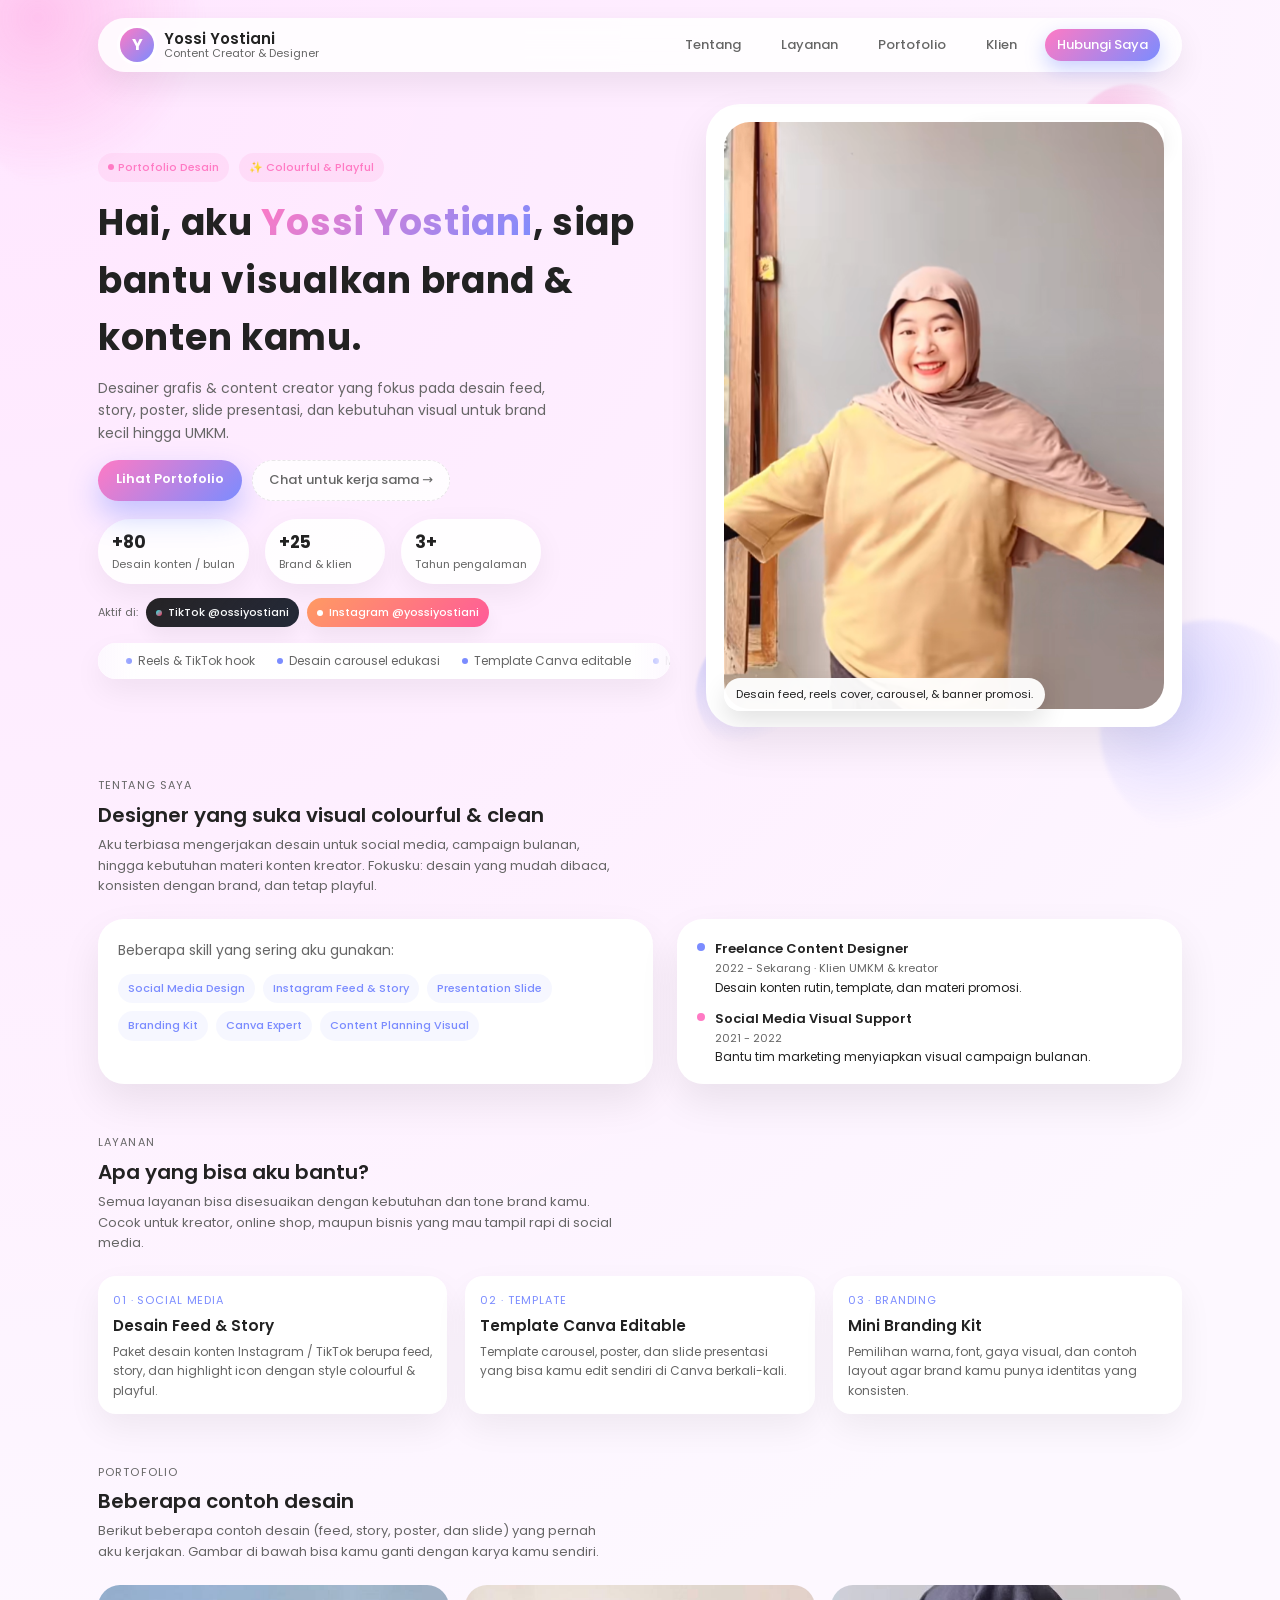
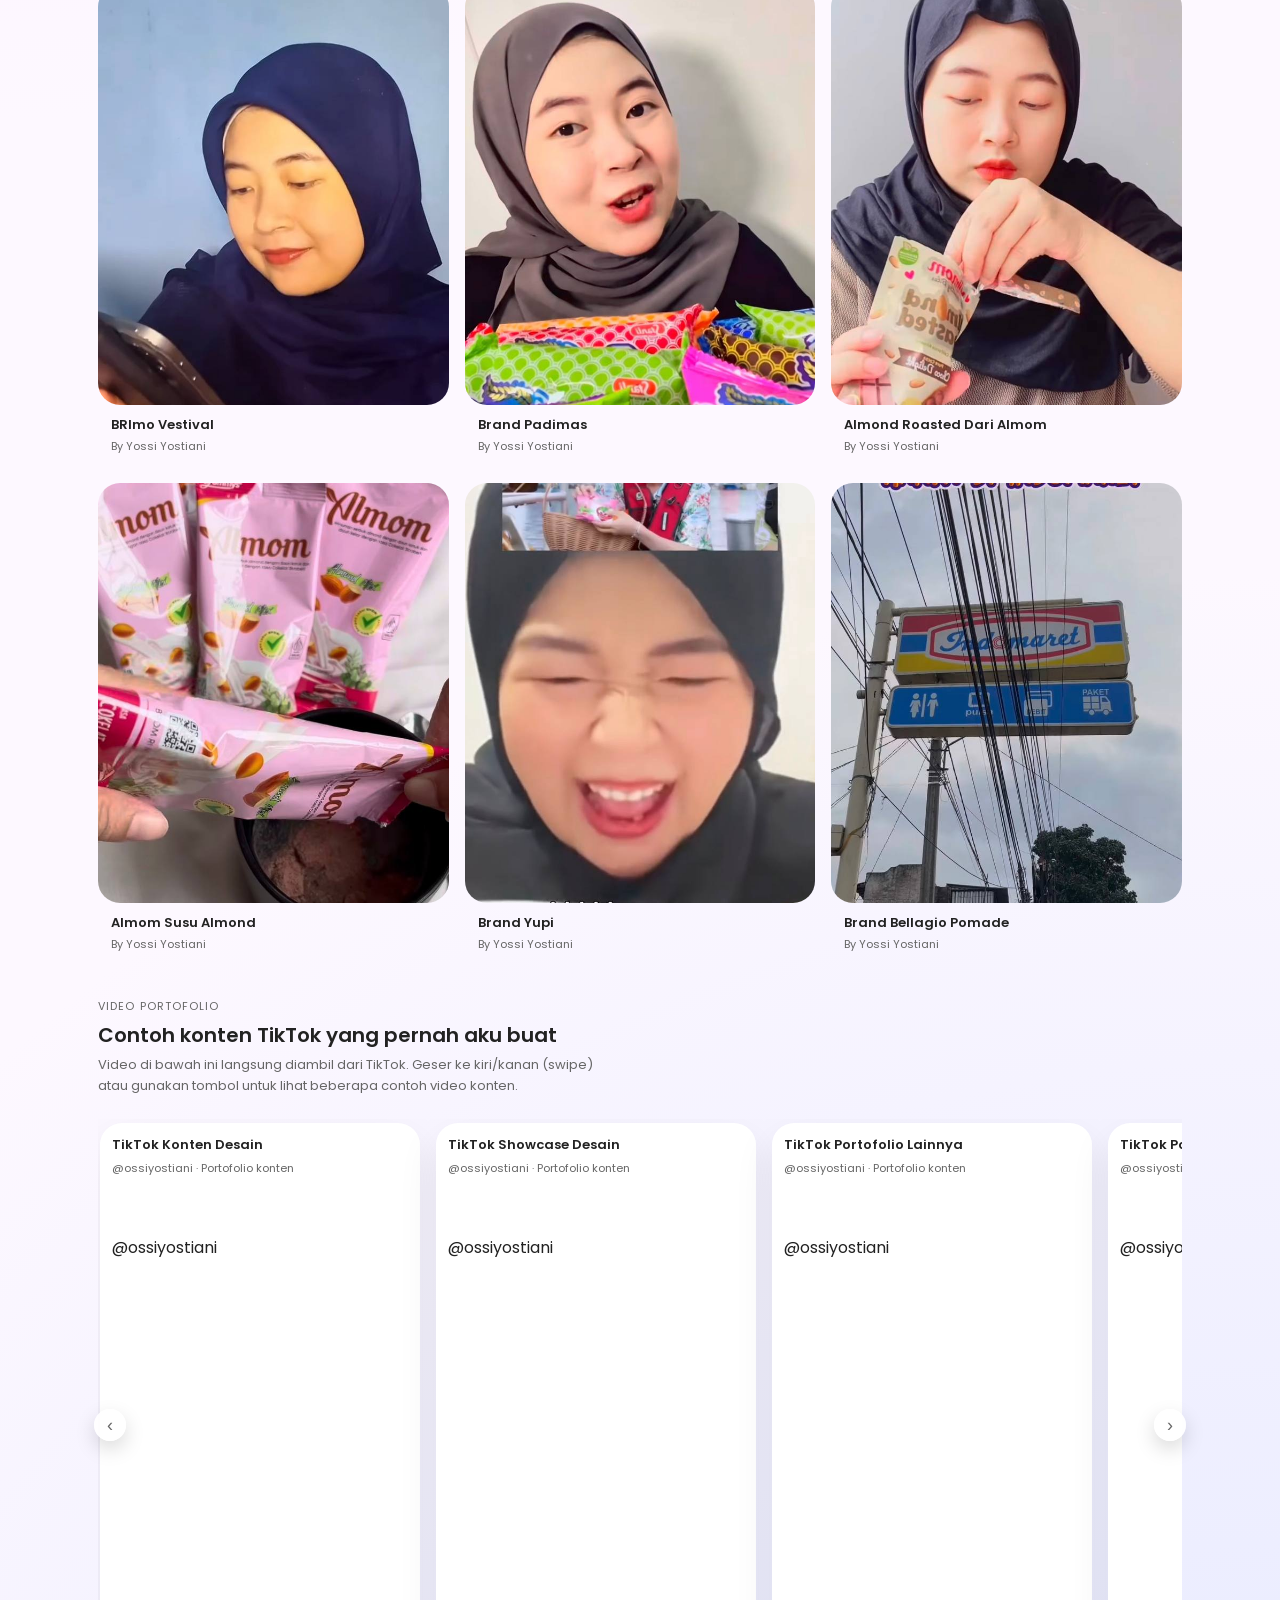
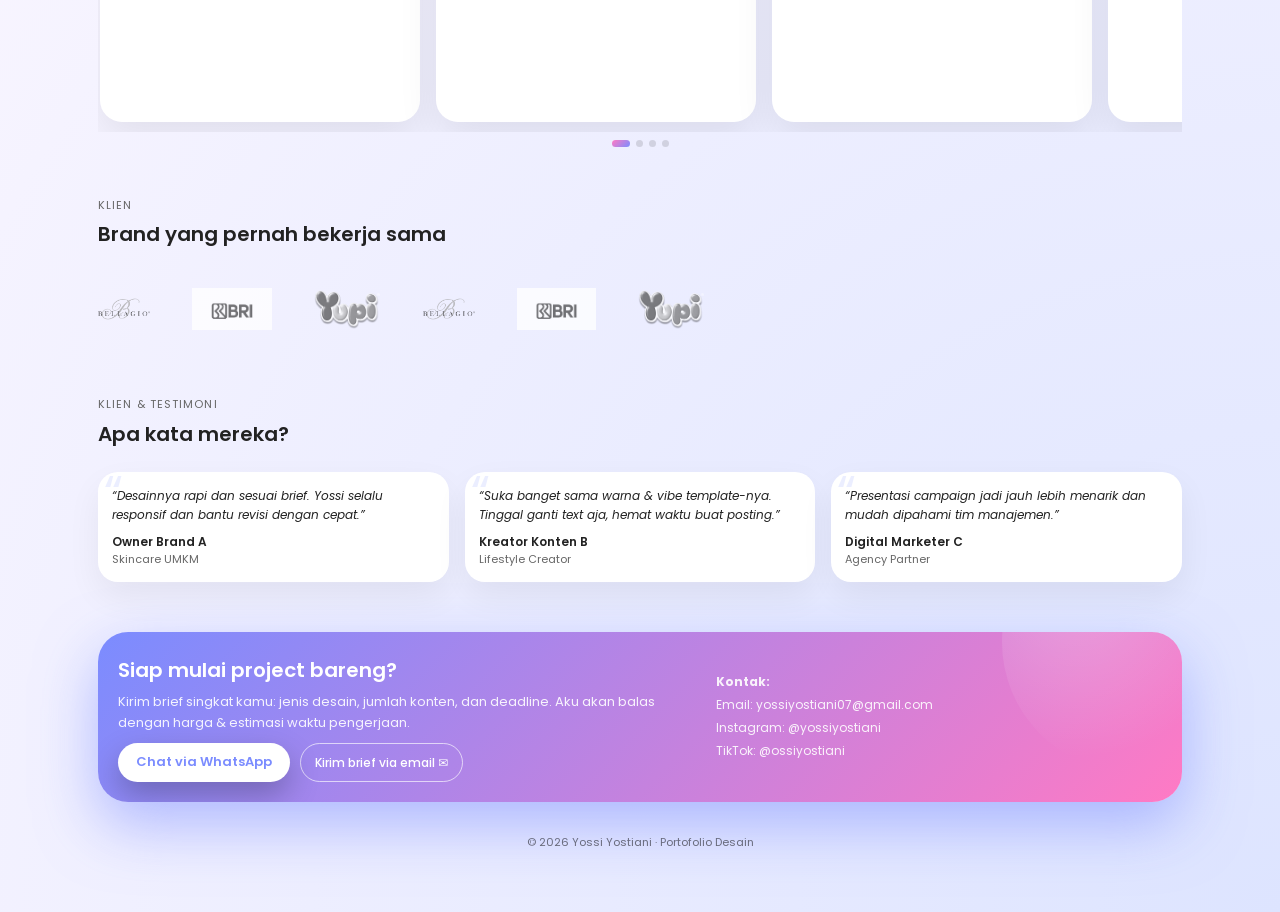
==== index.html @ d78a76ea "Add files via upload" ====
<!DOCTYPE html>
<html lang="id">
<head>
  <meta charset="UTF-8" />
  <title>Portofolio Desain - Yossi Yostiani</title>
  <meta name="viewport" content="width=device-width, initial-scale=1" />
  <meta name="description" content="Portofolio desain grafis & konten oleh Yossi Yostiani." />

  <!-- Google Font -->
  <link rel="preconnect" href="https://fonts.googleapis.com">
  <link rel="preconnect" href="https://fonts.gstatic.com" crossorigin>
  <link href="https://fonts.googleapis.com/css2?family=Poppins:wght@300;400;500;600;700&display=swap" rel="stylesheet">

  <style>
    :root {
      --bg: #fdf8ff;
      --bg-soft: #ffffff;
      --accent1: #ff7ac4;  /* pink cerah */
      --accent2: #7b8cff;  /* ungu-biru cerah */
      --accent3: #ffcf56;  /* kuning soft */
      --text: #222222;
      --muted: #666666;
      --radius-lg: 26px;
      --radius-md: 18px;
      --shadow-soft: 0 18px 40px rgba(0,0,0,0.08);
      --transition: all 0.25s ease;
    }

    * {
      box-sizing: border-box;
      margin: 0;
      padding: 0;
    }

    body {
      font-family: "Poppins", system-ui, -apple-system, BlinkMacSystemFont, sans-serif;
      background: radial-gradient(circle at top left, #ffe6ff 0, transparent 40%),
                  radial-gradient(circle at bottom right, #dde4ff 0, transparent 45%),
                  var(--bg);
      color: var(--text);
      line-height: 1.6;
      overflow-x: hidden;
    }

    img {
      max-width: 100%;
      display: block;
    }

    a {
      text-decoration: none;
      color: inherit;
    }

    .page {
      max-width: 1120px;
      margin: 0 auto;
      padding: 18px 18px 60px;
      position: relative;
      z-index: 1;
    }
.logo-strip {
  overflow: hidden;
  width: 100%;
  padding: 16px 0;
  position: relative;
}

.logo-track {
  display: flex;
  gap: 42px;
  align-items: center;
  animation: scrollLogos 28s linear infinite;
}

.logo-track img {
  height: 42px;
  opacity: 0.75;
  transition: opacity 0.25s ease, transform 0.25s ease;
  filter: grayscale(100%);
}

.logo-track img:hover {
  opacity: 1;
  transform: scale(1.05);
  filter: grayscale(0%);
}

@keyframes scrollLogos {
  0% { transform: translateX(0); }
  100% { transform: translateX(-50%); }
}

/* mobile tweak */
@media (max-width: 600px) {
  .logo-track img {
    height: 32px;
    gap: 28px;
  }
}
.logo-strip:hover .logo-track {
  animation-play-state: paused;
}

  @media (prefers-reduced-motion: reduce) {
  .logo-track {
    animation: none;
    justify-content: center;
    flex-wrap: wrap;
  }
}
    /* ============= ANIMATIONS ============= */

    @keyframes slideInNav {
      from { opacity: 0; transform: translateY(-18px); }
      to { opacity: 1; transform: translateY(0); }
    }

    @keyframes floatSoft {
      0% { transform: translateY(0px); }
      50% { transform: translateY(-8px); }
      100% { transform: translateY(0px); }
    }

    @keyframes pulseGlow {
      0% { box-shadow: 0 0 0 0 rgba(255, 122, 196, 0.45); }
      70% { box-shadow: 0 0 0 12px rgba(255, 122, 196, 0); }
      100% { box-shadow: 0 0 0 0 rgba(255, 122, 196, 0); }
    }

    @keyframes shimmer {
      0% { transform: translateX(-120%); }
      100% { transform: translateX(120%); }
    }

    /* Shimmer di tombol WhatsApp */
    .btn-contact-primary::before {
      content: "";
      position: absolute;
      top: 0;
      left: -40%;
      width: 40%;
      height: 100%;
      background: linear-gradient(
        120deg,
        rgba(123,140,255,0.35),
        rgba(255,255,255,0.1),
        rgba(255,122,196,0.25)
      );
      transform: translateX(-120%) skewX(-20deg);
      animation: btnShimmer 2.2s ease-in-out infinite;
      pointer-events: none;
    }

    @keyframes btnShimmer {
      0% {
        transform: translateX(-120%) skewX(-20deg);
        opacity: 0;
      }
      40% {
        opacity: 0.9;
      }
      100% {
        transform: translateX(140%) skewX(-20deg);
        opacity: 0;
      }
    }

    /* Scroll reveal */
    .reveal {
      opacity: 0;
      transform: translateY(24px);
      transition: opacity 0.7s ease, transform 0.7s ease;
    }

    .reveal.visible {
      opacity: 1;
      transform: translateY(0);
    }

    /* === FLOATING BACKGROUND BUBBLES === */
    .float-circle {
      position: fixed;
      border-radius: 999px;
      pointer-events: none;
      mix-blend-mode: multiply;
      opacity: 0.65;
      filter: blur(2px);
      z-index: 0;
      animation: orbitSoft 24s linear infinite;
    }

    .float-circle-1 {
      width: 260px;
      height: 260px;
      background: radial-gradient(circle at 30% 30%, rgba(255,122,196,0.45), transparent 65%);
      top: -60px;
      left: -40px;
    }

    .float-circle-2 {
      width: 220px;
      height: 220px;
      background: radial-gradient(circle at 30% 30%, rgba(123,140,255,0.45), transparent 65%);
      bottom: 60px;
      right: -40px;
      animation-duration: 30s;
      animation-delay: -4s;
    }

    .float-circle-3 {
      width: 180px;
      height: 180px;
      background: radial-gradient(circle at 30% 30%, rgba(255,207,86,0.45), transparent 65%);
      top: 45%;
      left: 65%;
      animation-duration: 28s;
      animation-delay: -8s;
    }

    @keyframes orbitSoft {
      0% {
        transform: translate3d(0, 0, 0) rotate(0deg);
      }
      50% {
        transform: translate3d(24px, 18px, 0) rotate(6deg);
      }
      100% {
        transform: translate3d(0, 0, 0) rotate(0deg);
      }
    }

    /* === SCROLL PROGRESS BAR === */
    .scroll-progress {
      position: fixed;
      top: 0;
      left: 0;
      right: 0;
      height: 4px;
      z-index: 90;
      pointer-events: none;
    }

    .scroll-progress-bar {
      height: 100%;
      width: 0%;
      background: linear-gradient(90deg, var(--accent1), var(--accent2), var(--accent3));
      box-shadow: 0 0 12px rgba(123,140,255,0.6);
      border-radius: 0 0 999px 999px;
      transition: width 0.12s ease-out;
    }

    /* ============= NAVBAR ============= */

    .navbar {
      position: sticky;
      top: 8px;
      z-index: 50;
      margin-bottom: 18px;
      pointer-events: none;
    }

    .navbar-inner {
      pointer-events: auto;
      backdrop-filter: blur(16px);
      background: rgba(255,255,255,0.85);
      border-radius: 999px;
      box-shadow: 0 12px 30px rgba(0,0,0,0.07);
      padding: 10px 22px;
      display: flex;
      align-items: center;
      justify-content: space-between;
      gap: 16px;
      animation: slideInNav 0.7s ease forwards;
    }

    .brand {
      display: flex;
      align-items: center;
      gap: 10px;
    }

    .brand-avatar {
      width: 34px;
      height: 34px;
      border-radius: 999px;
      background: linear-gradient(135deg, var(--accent1), var(--accent2));
      display: flex;
      align-items: center;
      justify-content: center;
      color: #fff;
      font-weight: 700;
      font-size: 16px;
      box-shadow: 0 0 0 3px rgba(255,255,255,0.7);
      position: relative;
      overflow: hidden;
    }

    .brand-avatar::after {
      content: "";
      position: absolute;
      inset: 0;
      background: linear-gradient(120deg, rgba(255,255,255,0.7), transparent 60%);
      transform: translateX(-120%);
      animation: shimmer 2.4s ease-in-out infinite;
    }

    .brand-text {
      display: flex;
      flex-direction: column;
      line-height: 1.1;
    }

    .brand-name {
      font-weight: 600;
      font-size: 15px;
    }

    .brand-tagline {
      font-size: 11px;
      color: var(--muted);
    }

    .nav-links {
      display: flex;
      align-items: center;
      gap: 16px;
      font-size: 13px;
      font-weight: 500;
    }

    .nav-links a {
      padding: 6px 12px;
      border-radius: 999px;
      color: var(--muted);
      transition: var(--transition);
      position: relative;
      overflow: hidden;
    }

    .nav-links a::before {
      content: "";
      position: absolute;
      inset: 0;
      background: linear-gradient(135deg, rgba(255, 122, 196, 0.12), rgba(123, 140, 255, 0.12));
      transform: translateY(100%);
      transition: transform 0.25s ease;
      z-index: -1;
    }

    .nav-links a:hover::before {
      transform: translateY(0);
    }

    .nav-links a:hover {
      color: var(--accent2);
    }

    .nav-cta {
      background: linear-gradient(135deg, var(--accent1), var(--accent2));
      color: #fff !important;
      padding: 7px 16px;
      border-radius: 999px;
      box-shadow: 0 8px 20px rgba(123, 140, 255, 0.4);
    }

    /* ============= HERO ============= */

    .hero {
      display: grid;
      grid-template-columns: minmax(0, 1.2fr) minmax(0, 1fr);
      gap: 36px;
      margin-top: 32px;
      align-items: center;
    }

    .hero-badge-row {
      display: flex;
      gap: 10px;
      flex-wrap: wrap;
      margin-bottom: 12px;
    }

    .hero-badge {
      font-size: 11px;
      padding: 6px 10px;
      border-radius: 999px;
      background: rgba(255, 122, 196, 0.12);
      color: var(--accent1);
      font-weight: 500;
      display: inline-flex;
      align-items: center;
      gap: 4px;
      animation: floatSoft 5s ease-in-out infinite;
    }

    .hero-badge:nth-child(2) {
      animation-delay: 1s;
    }

    .hero-badge span.dot {
      width: 6px;
      height: 6px;
      border-radius: 999px;
      background: var(--accent1);
    }

    .hero-title {
      font-size: clamp(28px, 4vw, 36px);
      font-weight: 700;
      letter-spacing: 0.02em;
      margin-bottom: 10px;
    }

    .hero-highlight {
      background: linear-gradient(135deg, var(--accent1), var(--accent2));
      -webkit-background-clip: text;
      background-clip: text;
      color: transparent;
    }

    .hero-subtitle {
      font-size: 14px;
      color: var(--muted);
      margin-bottom: 16px;
      max-width: 460px;
    }

    .hero-buttons {
      display: flex;
      flex-wrap: wrap;
      gap: 10px;
      margin-bottom: 18px;
    }

    .btn-primary {
      border-radius: 999px;
      padding: 9px 18px;
      font-size: 13px;
      font-weight: 600;
      border: none;
      cursor: pointer;
      background: linear-gradient(135deg, var(--accent1), var(--accent2));
      color: #fff;
      box-shadow: 0 14px 30px rgba(123, 140, 255, 0.45);
      transition: var(--transition);
      position: relative;
      overflow: hidden;
      animation: pulseGlow 3s ease-out infinite;
    }

    .btn-primary::after {
      content: "";
      position: absolute;
      inset: 0;
      background: radial-gradient(circle at top left, rgba(255,255,255,0.4), transparent 55%);
      opacity: 0;
      transition: opacity 0.25s ease;
    }

    .btn-primary:hover::after {
      opacity: 1;
    }

    .btn-primary:hover {
      transform: translateY(-1px) scale(1.01);
      box-shadow: 0 18px 40px rgba(123, 140, 255, 0.55);
    }

    .btn-ghost {
      border-radius: 999px;
      padding: 9px 16px;
      font-size: 13px;
      font-weight: 500;
      border: 1px dashed rgba(0,0,0,0.09);
      cursor: pointer;
      background: rgba(255,255,255,0.85);
      color: var(--muted);
      display: inline-flex;
      align-items: center;
      gap: 6px;
      transition: var(--transition);
      position: relative;
      overflow: hidden;
    }

    .btn-ghost::before {
      content: "";
      position: absolute;
      inset: 0;
      background: linear-gradient(135deg, rgba(123,140,255,0.15), transparent 60%);
      opacity: 0;
      transition: opacity 0.25s ease;
    }

    .btn-ghost:hover::before {
      opacity: 1;
    }

    .btn-ghost:hover {
      border-style: solid;
      border-color: rgba(123,140,255,0.4);
      color: var(--accent2);
      background: #ffffff;
      transform: translateY(-1px);
    }

    .hero-stats {
      display: flex;
      flex-wrap: wrap;
      gap: 16px;
      font-size: 12px;
      margin-top: 18px;
    }

    .hero-social {
      display: flex;
      flex-wrap: wrap;
      align-items: center;
      gap: 8px;
      margin-top: 14px;
      font-size: 11px;
    }

    .hero-social-label {
      color: var(--muted);
    }

    .social-pill {
      display: inline-flex;
      align-items: center;
      gap: 6px;
      padding: 6px 10px;
      border-radius: 999px;
      font-weight: 500;
      font-size: 11px;
      background: rgba(255,255,255,0.9);
      box-shadow: 0 10px 22px rgba(0,0,0,0.06);
      transition: transform 0.2s ease, box-shadow 0.2s ease, background 0.2s ease;
    }

    .social-pill .dot {
      width: 6px;
      height: 6px;
      border-radius: 999px;
    }

    .social-pill-tiktok {
      background: linear-gradient(135deg, rgba(0,0,0,0.85), rgba(17,24,39,0.92));
      color: #f9fafb;
    }

    .social-pill-tiktok .dot {
      background: linear-gradient(135deg, #25f4ee, #fe2c55);
    }

    .social-pill-ig {
      background: linear-gradient(135deg, #ff9a62, #ff5b99);
      color: #fff;
    }

    .social-pill-ig .dot {
      background: #fff;
    }

    .social-pill:hover {
      transform: translateY(-1px) scale(1.01);
      box-shadow: 0 14px 28px rgba(0,0,0,0.14);
    }

    .stat-pill {
      padding: 10px 14px;
      border-radius: 999px;
      background: rgba(255,255,255,0.9);
      box-shadow: 0 10px 30px rgba(0,0,0,0.06);
      display: flex;
      flex-direction: column;
      min-width: 120px;
      transition: transform 0.25s ease, box-shadow 0.25s ease;
    }

    .stat-pill:hover {
      transform: translateY(-3px);
      box-shadow: 0 16px 32px rgba(0,0,0,0.12);
    }

    /* === SKILLS TICKER === */
    .skills-ticker {
      margin-top: 16px;
      background: rgba(255,255,255,0.95);
      border-radius: 999px;
      padding: 8px 0;
      overflow: hidden;
      box-shadow: 0 12px 30px rgba(0,0,0,0.06);
      position: relative;
    }

    .skills-ticker::before,
    .skills-ticker::after {
      content: "";
      position: absolute;
      top: 0;
      width: 40px;
      height: 100%;
      z-index: 1;
    }

    .skills-ticker::before {
      left: 0;
      background: linear-gradient(to right, var(--bg) 0, transparent 100%);
    }

    .skills-ticker::after {
      right: 0;
      background: linear-gradient(to left, var(--bg) 0, transparent 100%);
    }

    .skills-ticker-track {
      display: flex;
      gap: 22px;
      white-space: nowrap;
      animation: tickerMove 18s linear infinite;
      padding-inline: 28px;
    }

    .skills-ticker-item {
      font-size: 12px;
      color: var(--muted);
      display: inline-flex;
      align-items: center;
      gap: 6px;
    }

    .skills-dot {
      width: 6px;
      height: 6px;
      border-radius: 999px;
      background: var(--accent2);
    }

    @keyframes tickerMove {
      0% {
        transform: translateX(0);
      }
      100% {
        transform: translateX(-50%);
      }
    }

    .stat-number {
      font-weight: 700;
      font-size: 17px;
    }

    .stat-label {
      font-size: 11px;
      color: var(--muted);
    }

    .hero-right {
      position: relative;
    }

    .hero-card {
      background: var(--bg-soft);
      border-radius: 34px;
      padding: 18px;
      box-shadow: var(--shadow-soft);
      position: relative;
      overflow: hidden;
      animation: floatSoft 6s ease-in-out infinite;
    }

    .hero-right::before,
    .hero-right::after {
      content: "";
      position: absolute;
      border-radius: 999px;
      background: radial-gradient(circle at 30% 30%, rgba(255, 122, 196, 0.35), transparent 60%);
      filter: blur(1px);
      z-index: -1;
      animation: floatSoft 7s ease-in-out infinite;
    }

    .hero-right::before {
      width: 120px;
      height: 120px;
      top: -20px;
      right: -10px;
    }

    .hero-right::after {
      width: 130px;
      height: 130px;
      bottom: -30px;
      left: -10px;
      animation-delay: 1.2s;
      background: radial-gradient(circle at 30% 30%, rgba(123, 140, 255, 0.35), transparent 60%);
    }

    .hero-photo {
      border-radius: 26px;
      background: #f4f4f4;
      aspect-ratio: 3/4;
      overflow: hidden;
      display: flex;
      align-items: center;
      justify-content: center;
      font-size: 13px;
      color: var(--muted);
      position: relative;
    }

    .hero-photo img {
      width: 100%;
      height: 100%;
      object-fit: cover;
    }

    .hero-tag-floating {
      position: absolute;
      top: 16px;
      right: 18px;
      padding: 6px 10px;
      border-radius: 999px;
      background: rgba(255,255,255,0.92);
      font-size: 11px;
      box-shadow: 0 8px 20px rgba(0,0,0,0.09);
      animation: floatSoft 4.5s ease-in-out infinite;
    }

    .hero-chip {
      position: absolute;
      bottom: 16px;
      left: 18px;
      padding: 8px 12px;
      border-radius: 18px;
      background: rgba(255,255,255,0.95);
      font-size: 11px;
      box-shadow: 0 10px 26px rgba(0,0,0,0.12);
      animation: floatSoft 5.5s ease-in-out infinite;
      animation-delay: .5s;
    }

    /* ============= SECTIONS ============= */

    section {
      margin-top: 50px;
    }

    .section-header {
      margin-bottom: 22px;
    }

    .section-eyebrow {
      font-size: 11px;
      text-transform: uppercase;
      letter-spacing: 0.1em;
      color: var(--muted);
      margin-bottom: 4px;
    }

    .section-title {
      font-size: 20px;
      font-weight: 600;
    }

    .section-description {
      font-size: 13px;
      color: var(--muted);
      max-width: 520px;
      margin-top: 4px;
    }

    /* ABOUT */

    .about-grid {
      display: grid;
      grid-template-columns: minmax(0, 1.1fr) minmax(0, 1fr);
      gap: 24px;
    }

    .card {
      background: var(--bg-soft);
      border-radius: var(--radius-lg);
      padding: 20px 20px 18px;
      box-shadow: var(--shadow-soft);
      transition: transform 0.25s ease, box-shadow 0.25s ease;
    }

    .card:hover {
      transform: translateY(-4px);
      box-shadow: 0 20px 40px rgba(0,0,0,0.12);
    }

    .about-text {
      font-size: 14px;
      color: var(--muted);
      margin-bottom: 12px;
    }

    .about-tags {
      display: flex;
      flex-wrap: wrap;
      gap: 8px;
      font-size: 11px;
    }

    .tag-pill {
      padding: 6px 10px;
      border-radius: 999px;
      background: rgba(123,140,255,0.07);
      color: var(--accent2);
      font-weight: 500;
    }

    .timeline {
      display: flex;
      flex-direction: column;
      gap: 12px;
      font-size: 12px;
    }

    .timeline-item {
      display: flex;
      gap: 10px;
    }

    .timeline-dot {
      margin-top: 4px;
      width: 8px;
      height: 8px;
      border-radius: 999px;
      background: var(--accent2);
      flex-shrink: 0;
    }

    .timeline-title {
      font-weight: 600;
      font-size: 13px;
    }

    .timeline-meta {
      font-size: 11px;
      color: var(--muted);
    }

    /* SERVICES */

    .services-grid {
      display: grid;
      grid-template-columns: repeat(3, minmax(0,1fr));
      gap: 18px;
    }

    .service-card {
      background: var(--bg-soft);
      border-radius: var(--radius-md);
      padding: 16px 15px 14px;
      box-shadow: 0 14px 34px rgba(0,0,0,0.06);
      font-size: 13px;
      transition: var(--transition);
      position: relative;
      overflow: hidden;
    }

    .service-card::before {
      content: "";
      position: absolute;
      inset: 0;
      background: radial-gradient(circle at top right, rgba(255,122,196,0.13), transparent 45%);
      opacity: 0;
      transition: var(--transition);
    }

    .service-card:hover {
      transform: translateY(-4px);
      box-shadow: 0 20px 45px rgba(0,0,0,0.12);
    }

    .service-card:hover::before {
      opacity: 1;
    }

    .service-label {
      font-size: 11px;
      color: var(--accent2);
      margin-bottom: 4px;
      text-transform: uppercase;
      letter-spacing: 0.08em;
    }

    .service-title {
      font-weight: 600;
      margin-bottom: 4px;
    }

    .service-desc {
      font-size: 12px;
      color: var(--muted);
    }

    /* PORTFOLIO (IMAGE) */

    .portfolio-grid {
      display: grid;
      grid-template-columns: repeat(3, minmax(0,1fr));
      gap: 16px;
    }

    .portfolio-item {
      /* tidak clickable seluruhnya, hanya thumbnail */
    }

    /* RATIO 9:16 SEPERTI REELS */
    .portfolio-thumb {
      background: #f1f1f1;
      aspect-ratio: 9 / 16;
      max-height: 420px;
      width: 100%;
      border-radius: 22px;
      overflow: hidden;
      display: flex;
      align-items: center;
      justify-content: center;
      cursor: pointer;
      position: relative;  /* PENTING: supaya overlay & icon hanya seluas kartu */
    }

    .portfolio-thumb img {
      width: 100%;
      height: 100%;
      object-fit: cover;
      display: block;
      transition: transform 0.25s ease;
    }

    /* overlay halus */
    .portfolio-hover {
      position: absolute;
      inset: 0;
      background: linear-gradient(135deg, rgba(0,0,0,0.0), rgba(0,0,0,0.15));
      opacity: 0;
      transition: opacity 0.25s ease;
      pointer-events: none;
    }

    /* icon play kecil & cute */
    .portfolio-icon {
      position: absolute;
      right: 10px;
      bottom: 10px;
      width: 26px;
      height: 26px;
      border-radius: 999px;
      background: rgba(255,255,255,0.96);
      display: flex;
      align-items: center;
      justify-content: center;
      font-size: 15px;
      color: var(--accent2);
      box-shadow: 0 8px 20px rgba(0,0,0,0.25);
      pointer-events: auto;
    }

    .portfolio-thumb:hover .portfolio-hover {
      opacity: 1;
    }

    .portfolio-thumb:hover img {
      transform: scale(1.04);
    }

    .portfolio-body {
      padding: 10px 13px 12px;
      font-size: 12px;
    }

    .portfolio-title {
      font-weight: 600;
      margin-bottom: 2px;
      font-size: 13px;
    }

    .portfolio-meta {
      color: var(--muted);
      font-size: 11px;
    }

    /* === POPUP VIDEO MODAL REELS === */
    .video-modal {
      position: fixed;
      inset: 0;
      background: rgba(0,0,0,0.55);
      display: none;
      align-items: center;
      justify-content: center;
      z-index: 99999;
      padding: 20px;
      backdrop-filter: blur(4px);
    }

    .video-modal.show {
      display: flex;
    }

    .video-modal-content {
      background: #fff;
      border-radius: 22px;
      max-width: 420px;
      width: 100%;
      padding: 16px 14px 14px;
      position: relative;
      box-shadow: 0 18px 50px rgba(0,0,0,0.25);
    }

    .video-close {
      position: absolute;
      top: 6px;
      right: 8px;
      background: #fff;
      border: none;
      font-size: 18px;
      cursor: pointer;
      border-radius: 999px;
      width: 30px;
      height: 30px;
      box-shadow: 0 4px 10px rgba(0,0,0,0.15);
      display: flex;
      align-items: center;
      justify-content: center;
    }

    .video-embed-wrapper {
      width: 100%;
      overflow: hidden;
    }

    .video-nav {
      position: absolute;
      top: 50%;
      transform: translateY(-50%);
      background: rgba(255,255,255,0.9);
      border: none;
      width: 32px;
      height: 32px;
      border-radius: 999px;
      box-shadow: 0 8px 20px rgba(0,0,0,0.18);
      cursor: pointer;
      font-size: 18px;
      display: flex;
      align-items: center;
      justify-content: center;
    }

    .video-nav-prev {
      left: 8px;
    }

    .video-nav-next {
      right: 8px;
    }

    @media (max-width: 600px) {
      .video-modal {
        padding: 14px;
      }
      .nav-links a:not(.nav-cta) {
  display: none;
}

      .video-modal-content {
        max-width: 360px;
        padding: 12px 10px 10px;
      }
      .video-nav {
        width: 28px;
        height: 28px;
        font-size: 16px;
      }
    }

    /* ====== VIDEO CAROUSEL (TIKTOK SLIDER) ====== */

    .video-carousel {
      position: relative;
      margin-top: 14px;
      overflow: visible;
    }

    .carousel-track {
      display: flex;
      gap: 16px;
      overflow-x: auto;
      padding: 4px 2px 10px;
      scroll-snap-type: x mandatory;
      -webkit-overflow-scrolling: touch;
      scrollbar-width: none;
    }

    .carousel-track::-webkit-scrollbar {
      display: none;
    }

    .carousel-slide {
      flex: 0 0 min(320px, 80vw);
      scroll-snap-align: center;
    }

    .video-card {
      background: var(--bg-soft);
      border-radius: 22px;
      box-shadow: 0 16px 40px rgba(0,0,0,0.08);
      padding: 12px 12px 10px;
      overflow: hidden;
      height: 100%;
    }

    .video-title {
      font-size: 13px;
      font-weight: 600;
      margin-bottom: 4px;
    }

    .video-meta {
      font-size: 11px;
      color: var(--muted);
      margin-bottom: 8px;
    }

    .tiktok-wrapper {
      position: relative;
      width: 100%;
      padding-top: calc(16 / 9 * 100%);
      overflow: hidden;
      border-radius: 16px;
    }

    .tiktok-wrapper iframe,
    .tiktok-wrapper blockquote {
      position: absolute;
      inset: 0;
      width: 100%;
      height: 100%;
    }

    .carousel-btn {
      position: absolute;
      top: 50%;
      transform: translateY(-50%);
      border: none;
      border-radius: 999px;
      width: 32px;
      height: 32px;
      display: inline-flex;
      align-items: center;
      justify-content: center;
      background: rgba(255,255,255,0.9);
      box-shadow: 0 8px 20px rgba(0,0,0,0.15);
      cursor: pointer;
      font-size: 18px;
      color: var(--muted);
      transition: var(--transition);
      z-index: 20;
      pointer-events: auto;
    }

    .carousel-btn:hover {
      transform: translateY(-50%) translateY(-1px);
      box-shadow: 0 10px 26px rgba(0,0,0,0.22);
      color: var(--accent2);
    }

    .carousel-btn.prev {
      left: -4px;
    }

    .carousel-btn.next {
      right: -4px;
    }

    .carousel-dots {
      display: flex;
      justify-content: center;
      gap: 6px;
      margin-top: 8px;
    }

    .carousel-dot {
      width: 7px;
      height: 7px;
      border-radius: 999px;
      border: none;
      background: rgba(0,0,0,0.12);
      padding: 0;
      cursor: pointer;
      transition: var(--transition);
    }

    .carousel-dot.active {
      width: 18px;
      background: linear-gradient(135deg, var(--accent1), var(--accent2));
    }

    /* TESTIMONIALS */

    .testimonials-row {
      display: grid;
      grid-template-columns: repeat(3, minmax(0,1fr));
      gap: 16px;
    }

    .testimonial-card {
      background: var(--bg-soft);
      border-radius: 20px;
      padding: 14px 14px 13px;
      box-shadow: 0 14px 34px rgba(0,0,0,0.06);
      font-size: 12px;
      position: relative;
      overflow: hidden;
    }

    .testimonial-card::before {
      content: "“";
      position: absolute;
      font-size: 50px;
      color: rgba(123,140,255,0.15);
      top: -18px;
      left: 6px;
    }

    .testimonial-text {
      font-style: italic;
      margin-bottom: 8px;
      position: relative;
      z-index: 1;
    }

    .testimonial-name {
      font-weight: 600;
      font-size: 12px;
      position: relative;
      z-index: 1;
    }

    .testimonial-role {
      font-size: 11px;
      color: var(--muted);
      position: relative;
      z-index: 1;
    }

    /* CTA / CONTACT */

    .contact-cta {
      background: linear-gradient(135deg, var(--accent2), var(--accent1));
      border-radius: 30px;
      padding: 22px 20px 20px;
      color: #fff;
      display: grid;
      grid-template-columns: minmax(0, 1.3fr) minmax(0, 1fr);
      gap: 18px;
      align-items: center;
      box-shadow: 0 23px 60px rgba(123,140,255,0.55);
      position: relative;
      overflow: hidden;
    }

    .contact-cta::before {
      content: "";
      position: absolute;
      width: 260px;
      height: 260px;
      border-radius: 999px;
      background: radial-gradient(circle at 30% 30%, rgba(255,255,255,0.28), transparent 65%);
      top: -120px;
      right: -80px;
      opacity: 0.9;
      animation: floatSoft 9s ease-in-out infinite;
    }

    .contact-title {
      font-size: 20px;
      font-weight: 600;
      margin-bottom: 6px;
      position: relative;
      z-index: 1;
    }

    .contact-sub {
      font-size: 13px;
      opacity: 0.9;
      margin-bottom: 10px;
      position: relative;
      z-index: 1;
    }

    .contact-buttons {
      display: flex;
      flex-wrap: wrap;
      gap: 10px;
      position: relative;
      z-index: 1;
    }

    .btn-contact-primary {
      border-radius: 999px;
      padding: 9px 18px;
      font-size: 13px;
      font-weight: 600;
      border: none;
      cursor: pointer;
      background: #ffffff;
      color: var(--accent2);
      box-shadow: 0 13px 30px rgba(0,0,0,0.25);
      transition: var(--transition);
      position: relative;
      overflow: hidden;
    }

    .btn-contact-primary:hover {
      transform: translateY(-1px);
      box-shadow: 0 17px 36px rgba(0,0,0,0.35);
    }

    .btn-contact-ghost {
      border-radius: 999px;
      padding: 8px 14px;
      font-size: 12px;
      font-weight: 500;
      border: 1px solid rgba(255,255,255,0.65);
      cursor: pointer;
      background: transparent;
      color: #fff;
      display: inline-flex;
      align-items: center;
      gap: 6px;
      transition: var(--transition);
    }

    .btn-contact-ghost:hover {
      background: rgba(255,255,255,0.1);
      transform: translateY(-1px);
    }

    .contact-info {
      font-size: 12px;
      opacity: 0.9;
      position: relative;
      z-index: 1;
    }

    .contact-info p {
      margin-bottom: 4px;
    }

    /* FOOTER */

    footer {
      margin-top: 32px;
      font-size: 11px;
      color: var(--muted);
      text-align: center;
    }

    /* === BACK TO TOP BUTTON === */
    .back-to-top {
      position: fixed;
      bottom: 24px;
      right: 20px;
      width: 36px;
      height: 36px;
      border-radius: 999px;
      border: none;
      background: #ffffff;
      color: var(--accent2);
      box-shadow: 0 12px 30px rgba(0,0,0,0.18);
      display: flex;
      align-items: center;
      justify-content: center;
      cursor: pointer;
      font-size: 18px;
      transition: opacity 0.2s ease, transform 0.2s ease, box-shadow 0.2s ease;
      opacity: 0;
      visibility: hidden;
      transform: translateY(10px);
      z-index: 80;
    }

    .back-to-top.show {
      opacity: 1;
      visibility: visible;
      transform: translateY(0);
    }

    .back-to-top:hover {
      box-shadow: 0 16px 40px rgba(0,0,0,0.26);
      transform: translateY(-2px);
    }

    /* RESPONSIVE */

    @media (max-width: 900px) {
      .hero {
        grid-template-columns: minmax(0,1fr);
      }
      .hero-right {
        order: -1;
      }
      .about-grid,
      .services-grid,
      .portfolio-grid,
      .testimonials-row,
      .contact-cta {
        grid-template-columns: minmax(0,1fr);
      }
      .navbar-inner {
        flex-wrap: wrap;
        justify-content: center;
      }
      .nav-links {
        justify-content: center;
        flex-wrap: wrap;
      }
      .carousel-btn.prev {
        left: 4px;
      }
      .carousel-btn.next {
        right: 4px;
      }
    }

    /* Scroll reveal dari kiri */
    .reveal.reveal-left {
      transform: translate3d(-18px, 0, 0);
    }

    .reveal.reveal-left.visible {
      transform: translate3d(0, 0, 0);
      transition-duration: 0.9s;
    }

    /* PERINGAN HEADER DI HP + LAYOUT MOBILE */
    @media (max-width: 600px) {
      .page {
        padding-inline: 14px;
        padding-top: 10px;
      }

      .hero-social {
        flex-direction: column;
        align-items: flex-start;
        gap: 6px;
        font-size: 10px;
      }

      .social-pill {
        width: 100%;
        justify-content: flex-start;
        padding: 5px 9px;
        font-size: 11px;
      }

      .skills-ticker-track {
        animation-duration: 24s;
      }

      .navbar {
        position: static;
        margin-bottom: 8px;
      }

      .navbar-inner {
        padding: 6px 10px;
        border-radius: 16px;
        box-shadow: 0 6px 16px rgba(0,0,0,0.06);
        gap: 10px;
      }

      .brand-tagline {
        display: none;
      }

      .brand-avatar {
        width: 28px;
        height: 28px;
        font-size: 13px;
      }

      .brand-name {
        font-size: 14px;
      }

      .nav-links {
        gap: 8px;
      }

      .nav-links a {
        font-size: 12px;
        padding: 5px 9px;
      }

     

      .nav-cta {
        padding: 6px 12px;
        font-size: 12px;
      }

      section {
        margin-top: 40px;
      }

      .hero {
        margin-top: 18px;
      }

      .hero-title {
        font-size: 25px;
      }

      .skills-ticker {
        margin-top: 12px;
      }

      .back-to-top {
        bottom: 18px;
        right: 16px;
        width: 34px;
        height: 34px;
      }
    }
  </style>
</head>
<body>
  <!-- SCROLL PROGRESS BAR -->
  <div class="scroll-progress">
    <div class="scroll-progress-bar" id="scrollProgressBar"></div>
  </div>

  <!-- FLOATING BUBBLES -->
  <div class="float-circle float-circle-1"></div>
  <div class="float-circle float-circle-2"></div>
  <div class="float-circle float-circle-3"></div>

  <div class="page">
    <!-- NAVBAR -->
    <header class="navbar">
      <div class="navbar-inner">
        <div class="brand">
          <div class="brand-avatar">Y</div>
          <div class="brand-text">
            <span class="brand-name">Yossi Yostiani</span>
            <span class="brand-tagline">Content Creator & Designer</span>
          </div>
        </div>
        <nav class="nav-links">
          <a href="#about">Tentang</a>
          <a href="#services">Layanan</a>
          <a href="#portfolio">Portofolio</a>
          <a href="#testimonials">Klien</a>
          <a href="#contact" class="nav-cta">Hubungi Saya</a>
        </nav>
      </div>
    </header>

    <!-- HERO -->
    <main>
      <section class="hero reveal">
        <div>
          <div class="hero-badge-row">
            <div class="hero-badge">
              <span class="dot"></span>
              Portofolio Desain
            </div>
            <div class="hero-badge">
              ✨ Colourful & Playful
            </div>
          </div>

          <h1 class="hero-title">
            Hai, aku <span class="hero-highlight">Yossi Yostiani</span>,  
            siap bantu visualkan brand & konten kamu.
          </h1>
          <p class="hero-subtitle">
            Desainer grafis & content creator yang fokus pada desain feed, story,
            poster, slide presentasi, dan kebutuhan visual untuk brand kecil hingga UMKM.
          </p>

          <div class="hero-buttons">
            <a href="#portfolio" class="btn-primary">Lihat Portofolio</a>
            <a href="#contact" class="btn-ghost">Chat untuk kerja sama →</a>
          </div>

          <div class="hero-stats">
            <div class="stat-pill">
              <span class="stat-number">+80</span>
              <span class="stat-label">Desain konten / bulan</span>
            </div>
            <div class="stat-pill">
              <span class="stat-number">+25</span>
              <span class="stat-label">Brand & klien</span>
            </div>
            <div class="stat-pill">
              <span class="stat-number">3+</span>
              <span class="stat-label">Tahun pengalaman</span>
            </div>
          </div>

          <div class="hero-social">
            <span class="hero-social-label">Aktif di:</span>
            <a href="https://www.tiktok.com/@ossiyostiani" target="_blank" class="social-pill social-pill-tiktok">
              <span class="dot"></span> TikTok @ossiyostiani
            </a>
            <a href="https://www.instagram.com/yossiyostiani" target="_blank" class="social-pill social-pill-ig">
              <span class="dot"></span> Instagram @yossiyostiani
            </a>
          </div>

          <div class="skills-ticker">
            <div class="skills-ticker-track">
              <span class="skills-ticker-item">
                <span class="skills-dot"></span> Reels & TikTok hook
              </span>
              <span class="skills-ticker-item">
                <span class="skills-dot"></span> Desain carousel edukasi
              </span>
              <span class="skills-ticker-item">
                <span class="skills-dot"></span> Template Canva editable
              </span>
              <span class="skills-ticker-item">
                <span class="skills-dot"></span> Mini branding kit
              </span>
              <span class="skills-ticker-item">
                <span class="skills-dot"></span> Konten promo & campaign
              </span>
              <span class="skills-ticker-item">
                <span class="skills-dot"></span> Reels & TikTok hook
              </span>
              <span class="skills-ticker-item">
                <span class="skills-dot"></span> Desain carousel edukasi
              </span>
              <span class="skills-ticker-item">
                <span class="skills-dot"></span> Template Canva editable
              </span>
              <span class="skills-ticker-item">
                <span class="skills-dot"></span> Mini branding kit
              </span>
              <span class="skills-ticker-item">
                <span class="skills-dot"></span> Konten promo & campaign
              </span>
            </div>
          </div>
        </div>

        <div class="hero-right">
          <div class="hero-card">
            <div class="hero-tag-floating">
              Ready untuk campaign baru ✨
            </div>
            <div class="hero-photo">
              <img src="/tasss.png" alt="Portofolio Yossi Yostiani">
            </div>
            <div class="hero-chip">
              Desain feed, reels cover, carousel, & banner promosi.
            </div>
          </div>
        </div>
      </section>

      <!-- ABOUT -->
      <section id="about" class="reveal reveal-left visible">
        <div class="section-header">
          <p class="section-eyebrow">Tentang saya</p>
          <h2 class="section-title">Designer yang suka visual colourful & clean</h2>
          <p class="section-description">
            Aku terbiasa mengerjakan desain untuk social media, campaign bulanan,
            hingga kebutuhan materi konten kreator. Fokusku: desain yang mudah dibaca,
            konsisten dengan brand, dan tetap playful.
          </p>
        </div>

        <div class="about-grid">
          <div class="card">
            <p class="about-text">
              Beberapa skill yang sering aku gunakan:
            </p>
            <div class="about-tags">
              <span class="tag-pill">Social Media Design</span>
              <span class="tag-pill">Instagram Feed & Story</span>
              <span class="tag-pill">Presentation Slide</span>
              <span class="tag-pill">Branding Kit</span>
              <span class="tag-pill">Canva Expert</span>
              <span class="tag-pill">Content Planning Visual</span>
            </div>
          </div>

          <div class="card">
            <div class="timeline">
              <div class="timeline-item">
                <div class="timeline-dot"></div>
                <div>
                  <div class="timeline-title">Freelance Content Designer</div>
                  <div class="timeline-meta">2022 - Sekarang · Klien UMKM & kreator</div>
                  <p>Desain konten rutin, template, dan materi promosi.</p>
                </div>
              </div>
              <div class="timeline-item">
                <div class="timeline-dot" style="background: var(--accent1);"></div>
                <div>
                  <div class="timeline-title">Social Media Visual Support</div>
                  <div class="timeline-meta">2021 - 2022</div>
                  <p>Bantu tim marketing menyiapkan visual campaign bulanan.</p>
                </div>
              </div>
            </div>
          </div>
        </div>
      </section>

      <!-- SERVICES -->
      <section id="services" class="reveal reveal-left visible">
        <div class="section-header">
          <p class="section-eyebrow">Layanan</p>
          <h2 class="section-title">Apa yang bisa aku bantu?</h2>
          <p class="section-description">
            Semua layanan bisa disesuaikan dengan kebutuhan dan tone brand kamu.
            Cocok untuk kreator, online shop, maupun bisnis yang mau tampil rapi di social media.
          </p>
        </div>

        <div class="services-grid">
          <div class="service-card">
            <p class="service-label">01 · Social Media</p>
            <h3 class="service-title">Desain Feed & Story</h3>
            <p class="service-desc">
              Paket desain konten Instagram / TikTok berupa feed, story, dan highlight icon
              dengan style colourful & playful.
            </p>
          </div>
          <div class="service-card">
            <p class="service-label">02 · Template</p>
            <h3 class="service-title">Template Canva Editable</h3>
            <p class="service-desc">
              Template carousel, poster, dan slide presentasi yang bisa kamu edit sendiri di Canva
              berkali-kali.
            </p>
          </div>
          <div class="service-card">
            <p class="service-label">03 · Branding</p>
            <h3 class="service-title">Mini Branding Kit</h3>
            <p class="service-desc">
              Pemilihan warna, font, gaya visual, dan contoh layout agar brand kamu punya identitas yang konsisten.
            </p>
          </div>
        </div>
      </section>

      <!-- PORTFOLIO (IMAGE) -->
      <section id="portfolio" class="reveal reveal-left visible">
        <div class="section-header">
          <p class="section-eyebrow">Portofolio</p>
          <h2 class="section-title">Beberapa contoh desain</h2>
          <p class="section-description">
            Berikut beberapa contoh desain (feed, story, poster, dan slide) yang pernah aku kerjakan.
            Gambar di bawah bisa kamu ganti dengan karya kamu sendiri.
          </p>
        </div>

        <div class="portfolio-grid">
          <!-- ITEM 1 -->
          <article class="portfolio-item reveal-card" 
                   data-reel="https://www.instagram.com/reel/DJaTpiSTNr_/?igsh=MXhjcGJ4a2tyZ2Q4eQ==">
            <div class="portfolio-thumb">
              <img src="/photo_1_2025-11-26_22-22-17.jpg" alt="Portofolio Yossi Yostiani">
              <div class="portfolio-hover">
                <div class="portfolio-icon">▶</div>
              </div>
            </div>
            <div class="portfolio-body">
              <h3 class="portfolio-title">BRImo Vestival</h3>
              <p class="portfolio-meta">By Yossi Yostiani</p>
            </div>
          </article>

          <!-- ITEM 2 -->
          <article class="portfolio-item reveal-card" 
                   data-reel="https://www.instagram.com/reel/DIIXA53yzIz/?igsh=ZndveDFhbWZhYzlh">
            <div class="portfolio-thumb">
              <img src="/photo_2_2025-11-26_22-22-17.jpg" alt="Portofolio Yossi Yostiani">
              <div class="portfolio-hover">
                <div class="portfolio-icon">▶</div>
              </div>
            </div>
            <div class="portfolio-body">
              <h3 class="portfolio-title">Brand Padimas</h3>
              <p class="portfolio-meta">By Yossi Yostiani</p>
            </div>
          </article>

          <!-- ITEM 3 -->
          <article class="portfolio-item reveal-card" 
                   data-reel="https://www.instagram.com/reel/DGpLqLZyMqn/?igsh=MTF0dTUzOXVwYWw5bg==">
            <div class="portfolio-thumb">
              <img src="/photo_3_2025-11-26_22-22-17.jpg" alt="Portofolio Yossi Yostiani">
              <div class="portfolio-hover">
                <div class="portfolio-icon">▶</div>
              </div>
            </div>
            <div class="portfolio-body">
              <h3 class="portfolio-title">Almond Roasted Dari Almom</h3>
              <p class="portfolio-meta">By Yossi Yostiani</p>
            </div>
          </article>

          <!-- ITEM 4 -->
          <article class="portfolio-item reveal-card" 
                   data-reel="https://www.instagram.com/reel/DGYKbzFSG1A/?igsh=eG9oaGt0YTRhb3V3">
            <div class="portfolio-thumb">
              <img src="/photo_4_2025-11-26_22-22-17.jpg" alt="Portofolio Yossi Yostiani">
              <div class="portfolio-hover">
                <div class="portfolio-icon">▶</div>
              </div>
            </div>
            <div class="portfolio-body">
              <h3 class="portfolio-title">Almom Susu Almond</h3>
              <p class="portfolio-meta">By Yossi Yostiani</p>
            </div>
          </article>

          <!-- ITEM 5 -->
          <article class="portfolio-item reveal-card" 
                   data-reel="https://www.instagram.com/reel/DBdLP7xSdV1/?igsh=MWY5YmUxcG40bDJ4Nw==">
            <div class="portfolio-thumb">
              <img src="/photo_2025-11-26_22-27-40.jpg" alt="Portofolio Yossi Yostiani">
              <div class="portfolio-hover">
                <div class="portfolio-icon">▶</div>
              </div>
            </div>
            <div class="portfolio-body">
              <h3 class="portfolio-title">Brand Yupi</h3>
              <p class="portfolio-meta">By Yossi Yostiani</p>
            </div>
          </article>

          <!-- ITEM 6 -->
          <article class="portfolio-item reveal-card" 
                   data-reel="https://www.instagram.com/reel/DDezj_QSkT2/?igsh=ZXJzYTk3MjRwZThw">
            <div class="portfolio-thumb">
              <img src="/photo_6_2025-11-26_22-22-17.jpg" alt="Portofolio Yossi Yostiani">
              <div class="portfolio-hover">
                <div class="portfolio-icon">▶</div>
              </div>
            </div>
            <div class="portfolio-body">
              <h3 class="portfolio-title">Brand Bellagio Pomade</h3>
              <p class="portfolio-meta">By Yossi Yostiani</p>
            </div>
          </article>
        </div>

        <!-- PORTFOLIO VIDEO TIKTOK (CAROUSEL) -->
        <div class="section-header" style="margin-top:32px;">
          <p class="section-eyebrow">Video Portofolio</p>
          <h2 class="section-title">Contoh konten TikTok yang pernah aku buat</h2>
          <p class="section-description">
            Video di bawah ini langsung diambil dari TikTok. Geser ke kiri/kanan (swipe)
            atau gunakan tombol untuk lihat beberapa contoh video konten.
          </p>
        </div>

        <div class="video-carousel">
          <button class="carousel-btn prev" type="button" aria-label="Sebelumnya">‹</button>

          <div class="carousel-track" id="tiktokCarouselTrack">
            <!-- SLIDE 1 -->
            <div class="carousel-slide">
              <div class="video-card">
                <div class="video-title">TikTok Konten Desain</div>
                <div class="video-meta">@ossiyostiani · Portofolio konten</div>
                <div class="tiktok-wrapper">
                  <blockquote class="tiktok-embed"
                    cite="https://www.tiktok.com/@ossiyostiani/video/7576185802154134792"
                    data-video-id="7576185802154134792">
                    <section>
                      <a target="_blank" href="https://www.tiktok.com/@ossiyostiani">
                        @ossiyostiani
                      </a>
                    </section>
                  </blockquote>
                </div>
              </div>
            </div>

            <!-- SLIDE 2 -->
            <div class="carousel-slide">
              <div class="video-card">
                <div class="video-title">TikTok Showcase Desain</div>
                <div class="video-meta">@ossiyostiani · Portofolio konten</div>
                <div class="tiktok-wrapper">
                  <blockquote class="tiktok-embed"
                    cite="https://www.tiktok.com/@ossiyostiani/video/7574340051748900104"
                    data-video-id="7574340051748900104">
                    <section>
                      <a target="_blank" href="https://www.tiktok.com/@ossiyostiani">
                        @ossiyostiani
                      </a>
                    </section>
                  </blockquote>
                </div>
              </div>
            </div>

            <!-- SLIDE 3 -->
            <div class="carousel-slide">
              <div class="video-card">
                <div class="video-title">TikTok Portofolio Lainnya</div>
                <div class="video-meta">@ossiyostiani · Portofolio konten</div>
                <div class="tiktok-wrapper">
                  <blockquote class="tiktok-embed"
                    cite="https://www.tiktok.com/@ossiyostiani/video/7569432906938977544"
                    data-video-id="7569432906938977544">
                    <section>
                      <a target="_blank" href="https://www.tiktok.com/@ossiyostiani">
                        @ossiyostiani
                      </a>
                    </section>
                  </blockquote>
                </div>
              </div>
            </div>

            <!-- SLIDE 4 -->
            <div class="carousel-slide">
              <div class="video-card">
                <div class="video-title">TikTok Portofolio Tambahan</div>
                <div class="video-meta">@ossiyostiani · Portofolio konten</div>
                <div class="tiktok-wrapper">
                  <blockquote class="tiktok-embed"
                    cite="https://www.tiktok.com/@ossiyostiani/video/7576175061124648199"
                    data-video-id="7576175061124648199">
                    <section>
                      <a target="_blank" href="https://www.tiktok.com/@ossiyostiani">
                        @ossiyostiani
                      </a>
                    </section>
                  </blockquote>
                </div>
              </div>
            </div>
          </div>

          <button class="carousel-btn next" type="button" aria-label="Berikutnya">›</button>
        </div>

        <div class="carousel-dots" id="tiktokCarouselDots">
          <button class="carousel-dot active" data-index="0"></button>
          <button class="carousel-dot" data-index="1"></button>
          <button class="carousel-dot" data-index="2"></button>
          <button class="carousel-dot" data-index="3"></button>
        </div>
      </section>

      <!-- VIDEO MODAL POPUP REELS -->
      <div id="videoModal" class="video-modal">
        <div class="video-modal-content" id="videoModalContent">
          <button class="video-close" id="closeVideoModal">✕</button>
          <button class="video-nav video-nav-prev" id="videoPrev">‹</button>
          <button class="video-nav video-nav-next" id="videoNext">›</button>
          <div class="video-embed-wrapper" id="videoEmbedWrapper">
            <!-- embed Instagram akan dimasukkan via JS -->
          </div>
        </div>
      </div>
      
<section id="clients" class="reveal reveal-left">
  <div class="section-header">
    <p class="section-eyebrow">Klien</p>
    <h2 class="section-title">Brand yang pernah bekerja sama</h2>
  </div>

  <div class="logo-strip">
    <div class="logo-track">
      <img src="/1747503.png" alt="Client Logo" />
      <img src="/Lowongan Kerja Bank BRI Desember 2023.jpg" alt="Client Logo" />
      <img src="/footer-logo.png" alt="Client Logo" />

      <!-- DUPLICATE untuk looping mulus -->
      <img src="/1747503.png" alt="Client Logo" />
      <img src="/Lowongan Kerja Bank BRI Desember 2023.jpg" alt="Client Logo" />
      <img src="/footer-logo.png" alt="Client Logo" />
    </div>
  </div>
</section>

      
      <!-- TESTIMONIALS -->
      <section id="testimonials" class="reveal reveal-left visible">
        <div class="section-header">
          <p class="section-eyebrow">Klien & Testimoni</p>
          <h2 class="section-title">Apa kata mereka?</h2>
        </div>

        <div class="testimonials-row">
          <div class="testimonial-card">
            <p class="testimonial-text">
              “Desainnya rapi dan sesuai brief. Yossi selalu responsif dan bantu revisi dengan cepat.”
            </p>
            <p class="testimonial-name">Owner Brand A</p>
            <p class="testimonial-role">Skincare UMKM</p>
          </div>
          <div class="testimonial-card">
            <p class="testimonial-text">
              “Suka banget sama warna & vibe template-nya. Tinggal ganti text aja, hemat waktu buat posting.”
            </p>
            <p class="testimonial-name">Kreator Konten B</p>
            <p class="testimonial-role">Lifestyle Creator</p>
          </div>
          <div class="testimonial-card">
            <p class="testimonial-text">
              “Presentasi campaign jadi jauh lebih menarik dan mudah dipahami tim manajemen.”
            </p>
            <p class="testimonial-name">Digital Marketer C</p>
            <p class="testimonial-role">Agency Partner</p>
          </div>
        </div>
      </section>

      <!-- CONTACT -->
      <section id="contact" class="reveal reveal-left visible">
        <div class="contact-cta">
          <div>
            <h2 class="contact-title">Siap mulai project bareng?</h2>
            <p class="contact-sub">
              Kirim brief singkat kamu: jenis desain, jumlah konten, dan deadline.
              Aku akan balas dengan harga & estimasi waktu pengerjaan.
            </p>
            <div class="contact-buttons">
              <a href="https://wa.me/6282219823967?text=Hai%20Kak%20Yossi%2C%20mau%20tanya%20soal%20desain%20konten." class="btn-contact-primary">
                Chat via WhatsApp
              </a>
              <a href="mailto:yossiyostiani07@gmail.com" class="btn-contact-ghost">
                Kirim brief via email ✉
              </a>
            </div>
          </div>
          <div class="contact-info">
            <p><strong>Kontak:</strong></p>
            <p>Email: yossiyostiani07@gmail.com</p>
            <p>Instagram: @yossiyostiani</p>
            <p>TikTok: @ossiyostiani</p>
          </div>
        </div>
      </section>
    </main>

    <footer>
      © <span id="year"></span> Yossi Yostiani · Portofolio Desain
    </footer>
  </div>

  <!-- BACK TO TOP BUTTON -->
  <button class="back-to-top" id="backToTop" type="button" aria-label="Kembali ke atas">↑</button>

  <script>
    // Tahun otomatis
    document.getElementById("year").textContent = new Date().getFullYear();

    // Scroll reveal animation
    const revealElements = document.querySelectorAll(".reveal");
    const observer = new IntersectionObserver(
      (entries) => {
        entries.forEach((entry) => {
          if (entry.isIntersecting) {
            entry.target.classList.add("visible");
            observer.unobserve(entry.target);
          }
        });
      },
      { threshold: 0.2 }
    );
    revealElements.forEach((el) => observer.observe(el));

    // Scroll progress bar
    const scrollBar = document.getElementById("scrollProgressBar");
    if (scrollBar) {
      const updateScrollBar = () => {
        const docHeight = document.documentElement.scrollHeight - window.innerHeight;
        const scrolled = window.scrollY || document.documentElement.scrollTop || 0;
        const progress = docHeight > 0 ? (scrolled / docHeight) * 100 : 0;
        scrollBar.style.width = progress + "%";
      };

      window.addEventListener("scroll", updateScrollBar);
      window.addEventListener("resize", updateScrollBar);
      updateScrollBar();
    }

    // Back to top
    const backBtn = document.getElementById("backToTop");
    if (backBtn) {
      const toggleBackBtn = () => {
        if (window.scrollY > 400) {
          backBtn.classList.add("show");
        } else {
          backBtn.classList.remove("show");
        }
      };

      window.addEventListener("scroll", toggleBackBtn);
      toggleBackBtn();

      backBtn.addEventListener("click", () => {
        window.scrollTo({
          top: 0,
          behavior: "smooth"
        });
      });
    }

    // LOGIC CAROUSEL TIKTOK
    (function() {
      const track = document.getElementById("tiktokCarouselTrack");
      const slides = track ? Array.from(track.querySelectorAll(".carousel-slide")) : [];
      const dotsContainer = document.getElementById("tiktokCarouselDots");
      const dots = dotsContainer ? Array.from(dotsContainer.querySelectorAll(".carousel-dot")) : [];
      const prevBtn = document.querySelector(".carousel-btn.prev");
      const nextBtn = document.querySelector(".carousel-btn.next");

      if (!track || slides.length === 0) return;

      let currentIndex = 0;

      function goToSlide(index) {
        if (index < 0) index = 0;
        if (index > slides.length - 1) index = slides.length - 1;
        currentIndex = index;

        const target = slides[index];
        track.scrollTo({
          left: target.offsetLeft,
          behavior: "smooth"
        });

        if (dots.length) {
          dots.forEach((d, i) => d.classList.toggle("active", i === index));
        }
      }

      if (prevBtn) {
        prevBtn.addEventListener("click", () => {
          goToSlide(currentIndex - 1);
        });
      }

      if (nextBtn) {
        nextBtn.addEventListener("click", () => {
          goToSlide(currentIndex + 1);
        });
      }

      if (dots.length) {
        dots.forEach((dot) => {
          dot.addEventListener("click", () => {
            const idx = parseInt(dot.getAttribute("data-index"), 10);
            goToSlide(idx);
          });
        });
      }

      // INSTAGRAM REELS POPUP & CAROUSEL
      const portfolioItems = Array.from(document.querySelectorAll(".portfolio-item[data-reel]"));
      const reelsModal = document.getElementById("videoModal");
      const reelsModalContent = document.getElementById("videoModalContent");
      const reelsWrapper = document.getElementById("videoEmbedWrapper");
      const reelsClose = document.getElementById("closeVideoModal");
      const reelsPrev = document.getElementById("videoPrev");
      const reelsNext = document.getElementById("videoNext");
      let currentReelIndex = -1;

      function loadInstagramScriptAndProcess() {
        if (!window.instgrm) {
          const s = document.createElement("script");
          s.src = "https://www.instagram.com/embed.js";
          s.onload = () => window.instgrm && window.instgrm.Embeds.process();
          document.body.appendChild(s);
        } else {
          window.instgrm.Embeds.process();
        }
      }

      function showReelAt(index) {
        if (!portfolioItems.length) return;
        if (index < 0) index = portfolioItems.length - 1;
        if (index > portfolioItems.length - 1) index = 0;
        currentReelIndex = index;

        const reelURL = portfolioItems[currentReelIndex].getAttribute("data-reel");
        if (!reelURL) return;

        reelsWrapper.innerHTML = `
          <blockquote
            class="instagram-media"
            data-instgrm-permalink="${reelURL}"
            data-instgrm-version="14"
            style="margin: 0 auto; max-width: 400px; width: 100%;">
          </blockquote>
        `;

        reelsModal.classList.add("show");
        loadInstagramScriptAndProcess();
      }

      function closeReelsModal() {
        reelsModal.classList.remove("show");
        reelsWrapper.innerHTML = "";
      }

      // klik hanya di thumbnail & icon
      portfolioItems.forEach((item, idx) => {
        const thumb = item.querySelector(".portfolio-thumb");
        const icon = item.querySelector(".portfolio-icon");

        const handler = (e) => {
          e.stopPropagation();
          showReelAt(idx);
        };

        if (thumb) thumb.addEventListener("click", handler);
        if (icon) icon.addEventListener("click", handler);
      });

      if (reelsClose) {
        reelsClose.addEventListener("click", closeReelsModal);
      }

      if (reelsModal) {
        reelsModal.addEventListener("click", (e) => {
          if (e.target === reelsModal) {
            closeReelsModal();
          }
        });
      }

      if (reelsPrev) {
        reelsPrev.addEventListener("click", (e) => {
          e.stopPropagation();
          showReelAt(currentReelIndex - 1);
        });
      }
      if (reelsNext) {
        reelsNext.addEventListener("click", (e) => {
          e.stopPropagation();
          showReelAt(currentReelIndex + 1);
        });
      }

      document.addEventListener("keydown", (e) => {
        if (!reelsModal.classList.contains("show")) return;
        if (e.key === "Escape") closeReelsModal();
        if (e.key === "ArrowLeft") showReelAt(currentReelIndex - 1);
        if (e.key === "ArrowRight") showReelAt(currentReelIndex + 1);
      });

      let touchStartX = null;
      if (reelsModalContent) {
        reelsModalContent.addEventListener("touchstart", (e) => {
          touchStartX = e.changedTouches[0].clientX;
        });

        reelsModalContent.addEventListener("touchend", (e) => {
          if (touchStartX === null) return;
          const diffX = e.changedTouches[0].clientX - touchStartX;
          const threshold = 50;
          if (Math.abs(diffX) > threshold) {
            if (diffX > 0) {
              showReelAt(currentReelIndex - 1);
            } else {
              showReelAt(currentReelIndex + 1);
            }
          }
          touchStartX = null;
        });
      }

      // Update dot saat swipe manual
      track.addEventListener("scroll", () => {
        const scrollLeft = track.scrollLeft;
        let closestIndex = 0;
        let closestDistance = Infinity;

        slides.forEach((slide, i) => {
          const distance = Math.abs(slide.offsetLeft - scrollLeft);
          if (distance < closestDistance) {
            closestDistance = distance;
            closestIndex = i;
          }
        });

        currentIndex = closestIndex;
        if (dots.length) {
          dots.forEach((d, i) => d.classList.toggle("active", i === currentIndex));
        }
      });
    })();
  </script>

  <!-- Script resmi embed TikTok -->
  <script async src="https://www.tiktok.com/embed.js"></script>
</body>
</html>
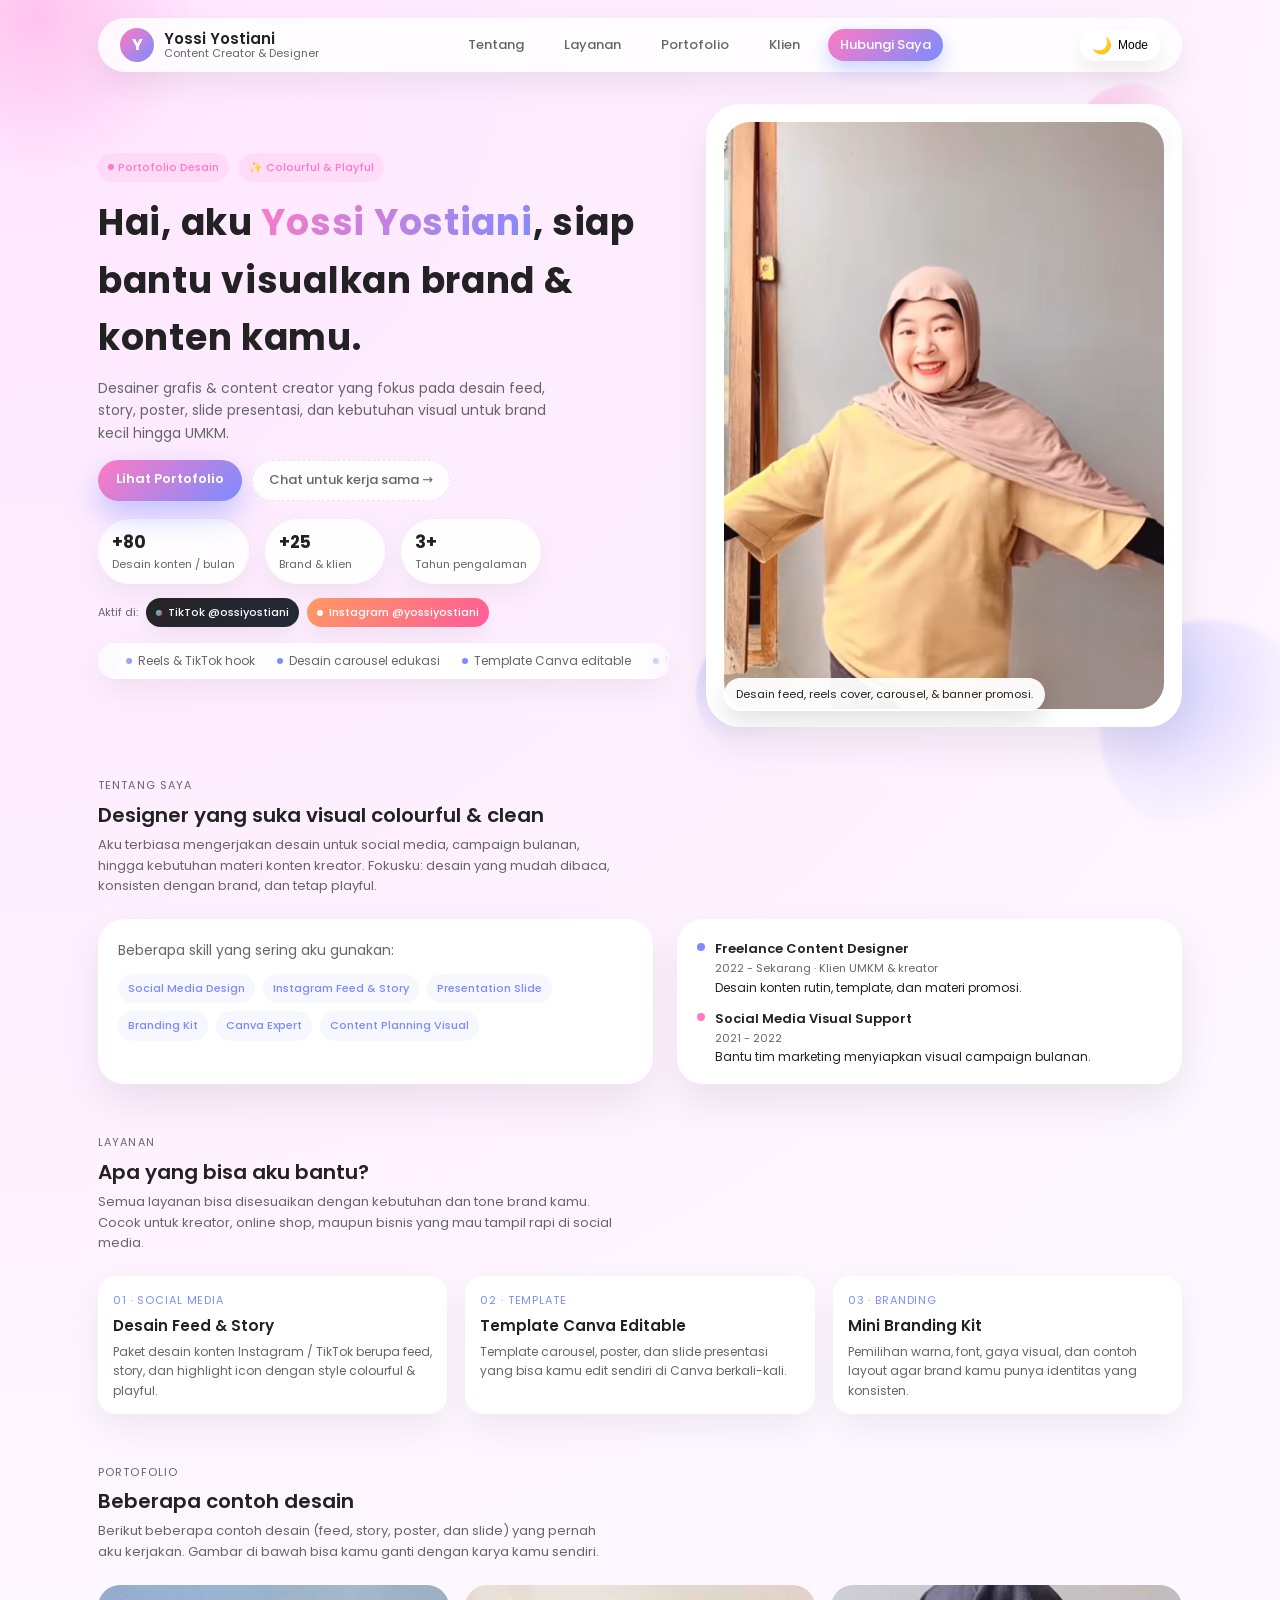
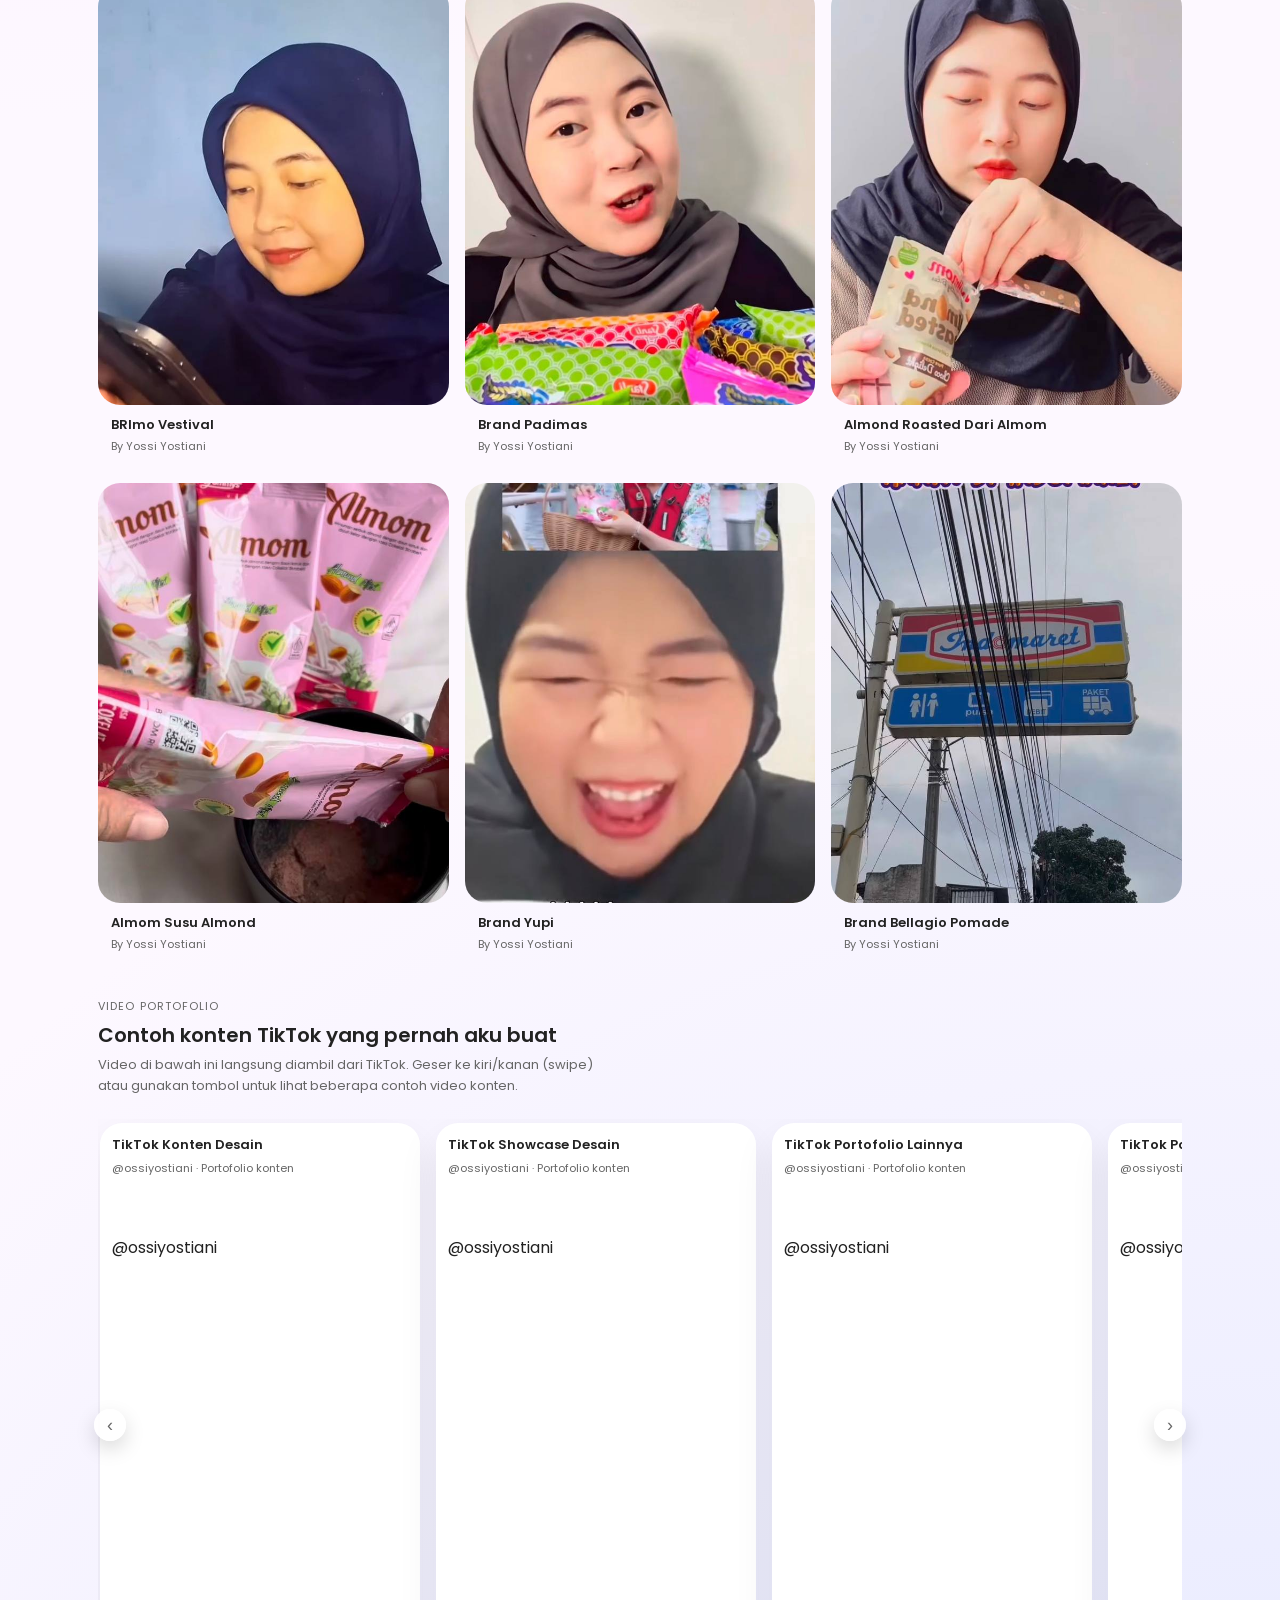
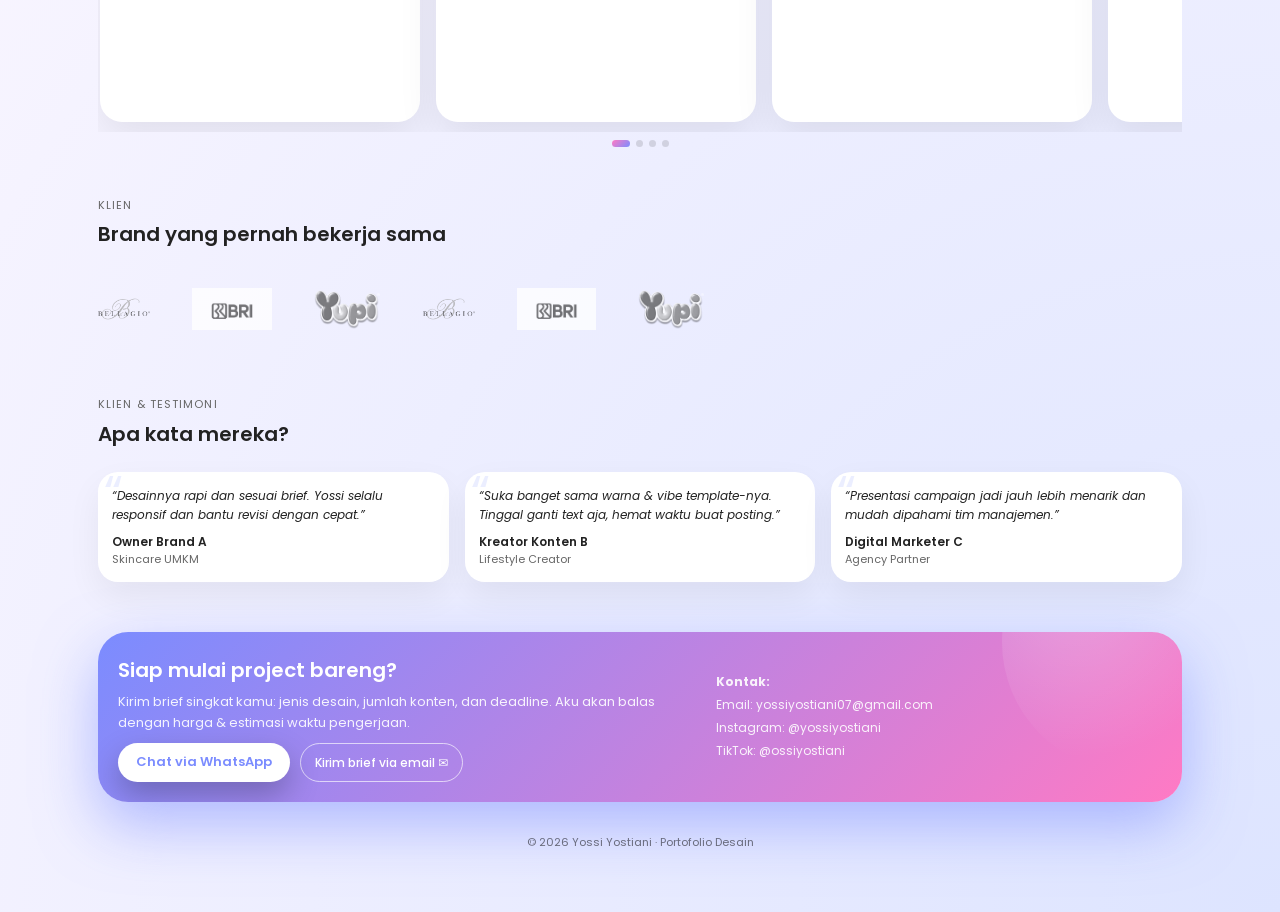
==== commit eef5f38b: "Update index.html" ====
--- a/index.html
+++ b/index.html
@@ -26,6 +26,18 @@
       --transition: all 0.25s ease;
     }
 
+    /* DARK MODE THEME */
+    :root[data-theme="dark"] {
+      --bg: #070312;
+      --bg-soft: #141020;
+      --text: #fdf8ff;
+      --muted: #b6a9d4;
+      --shadow-soft: 0 18px 40px rgba(0,0,0,0.8);
+      --accent1: #ff9ad6;
+      --accent2: #9ba6ff;
+      --accent3: #ffd978;
+    }
+
     * {
       box-sizing: border-box;
       margin: 0;
@@ -42,6 +54,13 @@
       overflow-x: hidden;
     }
 
+    /* BODY BACKGROUND OVERRIDE FOR DARK MODE */
+    :root[data-theme="dark"] body {
+      background: radial-gradient(circle at top left, #2a1537 0, transparent 40%),
+                  radial-gradient(circle at bottom right, #151930 0, transparent 45%),
+                  var(--bg);
+    }
+
     img {
       max-width: 100%;
       display: block;
@@ -59,56 +78,58 @@
       position: relative;
       z-index: 1;
     }
-.logo-strip {
-  overflow: hidden;
-  width: 100%;
-  padding: 16px 0;
-  position: relative;
-}
-
-.logo-track {
-  display: flex;
-  gap: 42px;
-  align-items: center;
-  animation: scrollLogos 28s linear infinite;
-}
-
-.logo-track img {
-  height: 42px;
-  opacity: 0.75;
-  transition: opacity 0.25s ease, transform 0.25s ease;
-  filter: grayscale(100%);
-}
-
-.logo-track img:hover {
-  opacity: 1;
-  transform: scale(1.05);
-  filter: grayscale(0%);
-}
-
-@keyframes scrollLogos {
-  0% { transform: translateX(0); }
-  100% { transform: translateX(-50%); }
-}
-
-/* mobile tweak */
-@media (max-width: 600px) {
-  .logo-track img {
-    height: 32px;
-    gap: 28px;
-  }
-}
-.logo-strip:hover .logo-track {
-  animation-play-state: paused;
-}
-
-  @media (prefers-reduced-motion: reduce) {
-  .logo-track {
-    animation: none;
-    justify-content: center;
-    flex-wrap: wrap;
-  }
-}
+
+    .logo-strip {
+      overflow: hidden;
+      width: 100%;
+      padding: 16px 0;
+      position: relative;
+    }
+
+    .logo-track {
+      display: flex;
+      gap: 42px;
+      align-items: center;
+      animation: scrollLogos 28s linear infinite;
+    }
+
+    .logo-track img {
+      height: 42px;
+      opacity: 0.75;
+      transition: opacity 0.25s ease, transform 0.25s ease;
+      filter: grayscale(100%);
+    }
+
+    .logo-track img:hover {
+      opacity: 1;
+      transform: scale(1.05);
+      filter: grayscale(0%);
+    }
+
+    @keyframes scrollLogos {
+      0% { transform: translateX(0); }
+      100% { transform: translateX(-50%); }
+    }
+
+    /* mobile tweak */
+    @media (max-width: 600px) {
+      .logo-track img {
+        height: 32px;
+        gap: 28px;
+      }
+    }
+    .logo-strip:hover .logo-track {
+      animation-play-state: paused;
+    }
+
+    @media (prefers-reduced-motion: reduce) {
+      .logo-track {
+        animation: none;
+        justify-content: center;
+        flex-wrap: wrap;
+      }
+    }
+
     /* ============= ANIMATIONS ============= */
 
     @keyframes slideInNav {
@@ -274,6 +295,11 @@
       animation: slideInNav 0.7s ease forwards;
     }
 
+    :root[data-theme="dark"] .navbar-inner {
+      background: rgba(10, 7, 22, 0.9);
+      box-shadow: 0 18px 40px rgba(0,0,0,0.75);
+    }
+
     .brand {
       display: flex;
       align-items: center;
@@ -362,6 +388,44 @@
       padding: 7px 16px;
       border-radius: 999px;
       box-shadow: 0 8px 20px rgba(123, 140, 255, 0.4);
+    }
+
+    /* THEME TOGGLE BUTTON */
+    .theme-toggle {
+      border: none;
+      outline: none;
+      background: rgba(255, 255, 255, 0.7);
+      border-radius: 999px;
+      padding: 6px 12px;
+      display: inline-flex;
+      align-items: center;
+      gap: 6px;
+      font-size: 12px;
+      font-weight: 500;
+      cursor: pointer;
+      box-shadow: 0 10px 25px rgba(0, 0, 0, 0.07);
+      backdrop-filter: blur(10px);
+      transition: background 0.25s ease, transform 0.15s ease, box-shadow 0.25s ease;
+      white-space: nowrap;
+    }
+
+    .theme-toggle:hover {
+      transform: translateY(-1px);
+      box-shadow: 0 14px 32px rgba(0, 0, 0, 0.12);
+    }
+
+    .theme-toggle:active {
+      transform: translateY(0);
+      box-shadow: 0 6px 18px rgba(0, 0, 0, 0.09);
+    }
+
+    .theme-toggle-icon {
+      font-size: 16px;
+    }
+
+    :root[data-theme="dark"] .theme-toggle {
+      background: rgba(15, 10, 30, 0.9);
+      color: #fdf8ff;
     }
 
     /* ============= HERO ============= */
@@ -579,6 +643,12 @@
       transition: transform 0.25s ease, box-shadow 0.25s ease;
     }
 
+    :root[data-theme="dark"] .stat-pill,
+    :root[data-theme="dark"] .social-pill {
+      background: rgba(17, 13, 35, 0.9);
+      box-shadow: 0 12px 32px rgba(0,0,0,0.7);
+    }
+
     .stat-pill:hover {
       transform: translateY(-3px);
       box-shadow: 0 16px 32px rgba(0,0,0,0.12);
@@ -593,6 +663,11 @@
       overflow: hidden;
       box-shadow: 0 12px 30px rgba(0,0,0,0.06);
       position: relative;
+    }
+
+    :root[data-theme="dark"] .skills-ticker {
+      background: rgba(14, 10, 30, 0.96);
+      box-shadow: 0 16px 36px rgba(0,0,0,0.75);
     }
 
     .skills-ticker::before,
@@ -1066,8 +1141,8 @@
         padding: 14px;
       }
       .nav-links a:not(.nav-cta) {
-  display: none;
-}
+        display: none;
+      }
 
       .video-modal-content {
         max-width: 360px;
@@ -1500,8 +1575,6 @@
         padding: 5px 9px;
       }
 
-     
-
       .nav-cta {
         padding: 6px 12px;
         font-size: 12px;
@@ -1530,9 +1603,104 @@
         height: 34px;
       }
     }
+
+    /* === PRELOADER === */
+    #preloader {
+      position: fixed;
+      inset: 0;
+      background: radial-gradient(circle at top, var(--accent2) 0%, var(--bg) 45%, var(--bg-soft) 100%);
+      display: flex;
+      align-items: center;
+      justify-content: center;
+      z-index: 9999;
+      transition: opacity 0.5s ease, visibility 0.5s ease;
+    }
+
+    #preloader.preloader-hidden {
+      opacity: 0;
+      visibility: hidden;
+    }
+
+    .preloader-inner {
+      text-align: center;
+      padding: 24px 32px;
+      border-radius: 24px;
+      background: rgba(255, 255, 255, 0.85);
+      backdrop-filter: blur(18px);
+      box-shadow: 0 18px 40px rgba(0, 0, 0, 0.12);
+    }
+
+    :root[data-theme="dark"] .preloader-inner {
+      background: rgba(9, 6, 18, 0.88);
+      color: #fdf8ff;
+    }
+
+    .preloader-logo {
+      width: 56px;
+      height: 56px;
+      margin: 0 auto 10px;
+      border-radius: 18px;
+      display: flex;
+      align-items: center;
+      justify-content: center;
+      font-weight: 700;
+      letter-spacing: 1px;
+      background: linear-gradient(135deg, var(--accent1), var(--accent2));
+      color: #fff;
+    }
+
+    .preloader-text {
+      font-size: 13px;
+      margin-bottom: 12px;
+      color: var(--muted);
+    }
+
+    .preloader-bar {
+      width: 180px;
+      height: 4px;
+      border-radius: 999px;
+      background: rgba(0, 0, 0, 0.06);
+      overflow: hidden;
+      margin: 0 auto;
+    }
+
+    :root[data-theme="dark"] .preloader-bar {
+      background: rgba(255, 255, 255, 0.12);
+    }
+
+    .preloader-bar-fill {
+      width: 30%;
+      height: 100%;
+      border-radius: inherit;
+      background: linear-gradient(90deg, var(--accent1), var(--accent2), var(--accent3));
+      animation: preloaderSlide 1.2s ease-in-out infinite;
+    }
+
+    @keyframes preloaderSlide {
+      0% {
+        transform: translateX(-120%);
+      }
+      50% {
+        transform: translateX(0%);
+      }
+      100% {
+        transform: translateX(220%);
+      }
+    }
   </style>
 </head>
 <body>
+  <!-- PRELOADER -->
+  <div id="preloader">
+    <div class="preloader-inner">
+      <div class="preloader-logo">YY</div>
+      <div class="preloader-text">Loading portfolio...</div>
+      <div class="preloader-bar">
+        <div class="preloader-bar-fill"></div>
+      </div>
+    </div>
+  </div>
+
   <!-- SCROLL PROGRESS BAR -->
   <div class="scroll-progress">
     <div class="scroll-progress-bar" id="scrollProgressBar"></div>
@@ -1561,6 +1729,11 @@
           <a href="#testimonials">Klien</a>
           <a href="#contact" class="nav-cta">Hubungi Saya</a>
         </nav>
+        <!-- DARK MODE TOGGLE -->
+        <button class="theme-toggle" id="themeToggle" type="button" aria-label="Toggle dark mode">
+          <span class="theme-toggle-icon" id="themeIcon">🌙</span>
+          <span>Mode</span>
+        </button>
       </div>
     </header>
 
@@ -1973,26 +2146,25 @@
         </div>
       </div>
       
-<section id="clients" class="reveal reveal-left">
-  <div class="section-header">
-    <p class="section-eyebrow">Klien</p>
-    <h2 class="section-title">Brand yang pernah bekerja sama</h2>
-  </div>
-
-  <div class="logo-strip">
-    <div class="logo-track">
-      <img src="/1747503.png" alt="Client Logo" />
-      <img src="/Lowongan Kerja Bank BRI Desember 2023.jpg" alt="Client Logo" />
-      <img src="/footer-logo.png" alt="Client Logo" />
-
-      <!-- DUPLICATE untuk looping mulus -->
-      <img src="/1747503.png" alt="Client Logo" />
-      <img src="/Lowongan Kerja Bank BRI Desember 2023.jpg" alt="Client Logo" />
-      <img src="/footer-logo.png" alt="Client Logo" />
-    </div>
-  </div>
-</section>
-
+      <section id="clients" class="reveal reveal-left">
+        <div class="section-header">
+          <p class="section-eyebrow">Klien</p>
+          <h2 class="section-title">Brand yang pernah bekerja sama</h2>
+        </div>
+
+        <div class="logo-strip">
+          <div class="logo-track">
+            <img src="/1747503.png" alt="Client Logo" />
+            <img src="/Lowongan Kerja Bank BRI Desember 2023.jpg" alt="Client Logo" />
+            <img src="/footer-logo.png" alt="Client Logo" />
+
+            <!-- DUPLICATE untuk looping mulus -->
+            <img src="/1747503.png" alt="Client Logo" />
+            <img src="/Lowongan Kerja Bank BRI Desember 2023.jpg" alt="Client Logo" />
+            <img src="/footer-logo.png" alt="Client Logo" />
+          </div>
+        </div>
+      </section>
       
       <!-- TESTIMONIALS -->
       <section id="testimonials" class="reveal reveal-left visible">
@@ -2066,6 +2238,41 @@
     // Tahun otomatis
     document.getElementById("year").textContent = new Date().getFullYear();
 
+    // THEME HANDLER
+    (function () {
+      const root = document.documentElement;
+      const toggleBtn = document.getElementById("themeToggle");
+      const iconSpan = document.getElementById("themeIcon");
+
+      const savedTheme = localStorage.getItem("theme");
+      if (savedTheme === "dark") {
+        root.setAttribute("data-theme", "dark");
+        if (iconSpan) iconSpan.textContent = "☀️";
+      } else {
+        root.setAttribute("data-theme", "light");
+        if (iconSpan) iconSpan.textContent = "🌙";
+      }
+
+      if (toggleBtn) {
+        toggleBtn.addEventListener("click", function () {
+          const current = root.getAttribute("data-theme") || "light";
+          const next = current === "light" ? "dark" : "light";
+          root.setAttribute("data-theme", next);
+          localStorage.setItem("theme", next);
+          iconSpan.textContent = next === "dark" ? "☀️" : "🌙";
+        });
+      }
+    })();
+
+    // PRELOADER HANDLER
+    window.addEventListener("load", function () {
+      const preloader = document.getElementById("preloader");
+      if (!preloader) return;
+      setTimeout(function () {
+        preloader.classList.add("preloader-hidden");
+      }, 400);
+    });
+
     // Scroll reveal animation
     const revealElements = document.querySelectorAll(".reveal");
     const observer = new IntersectionObserver(
@@ -2118,7 +2325,7 @@
       });
     }
 
-    // LOGIC CAROUSEL TIKTOK
+    // LOGIC CAROUSEL TIKTOK + INSTAGRAM REELS POPUP
     (function() {
       const track = document.getElementById("tiktokCarouselTrack");
       const slides = track ? Array.from(track.querySelectorAll(".carousel-slide")) : [];
@@ -2309,15 +2516,3 @@
   <script async src="https://www.tiktok.com/embed.js"></script>
 </body>
 </html>
-
-
-
-
-
-
-
-
-
-
-
-
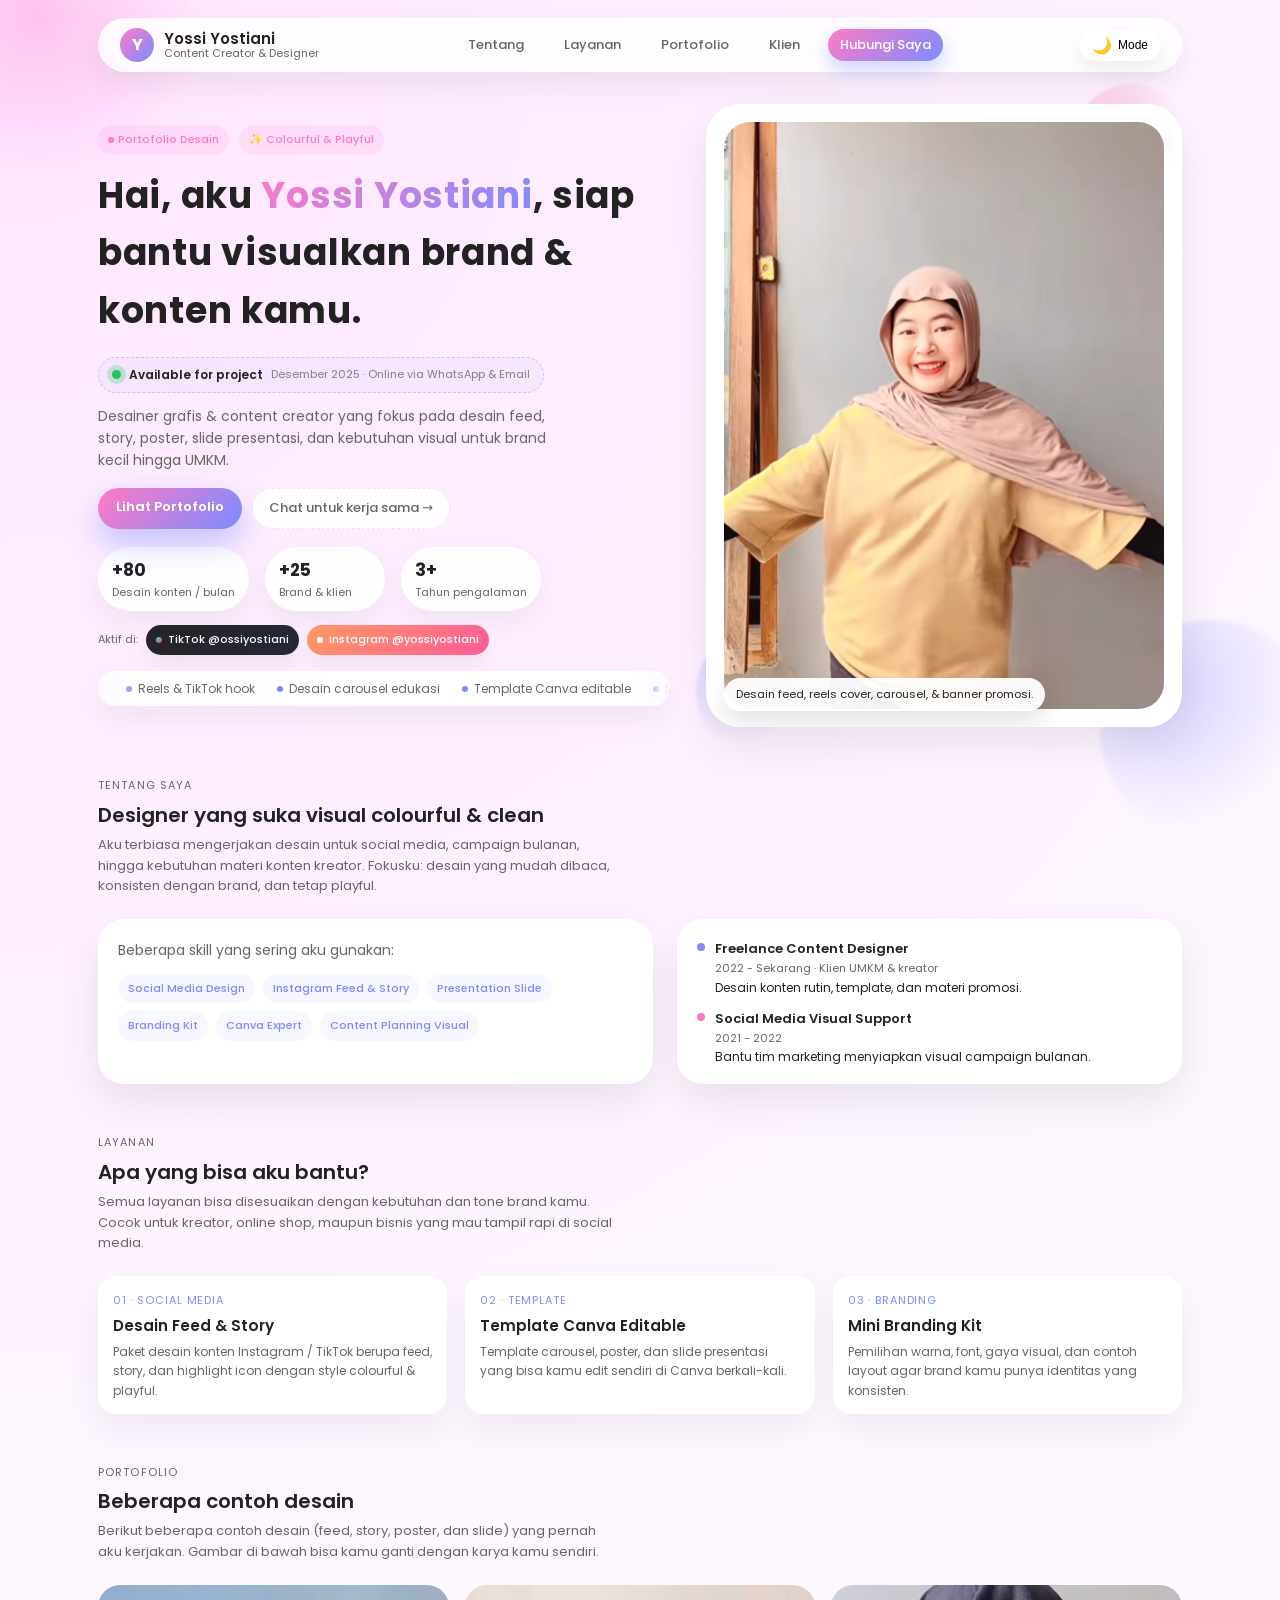
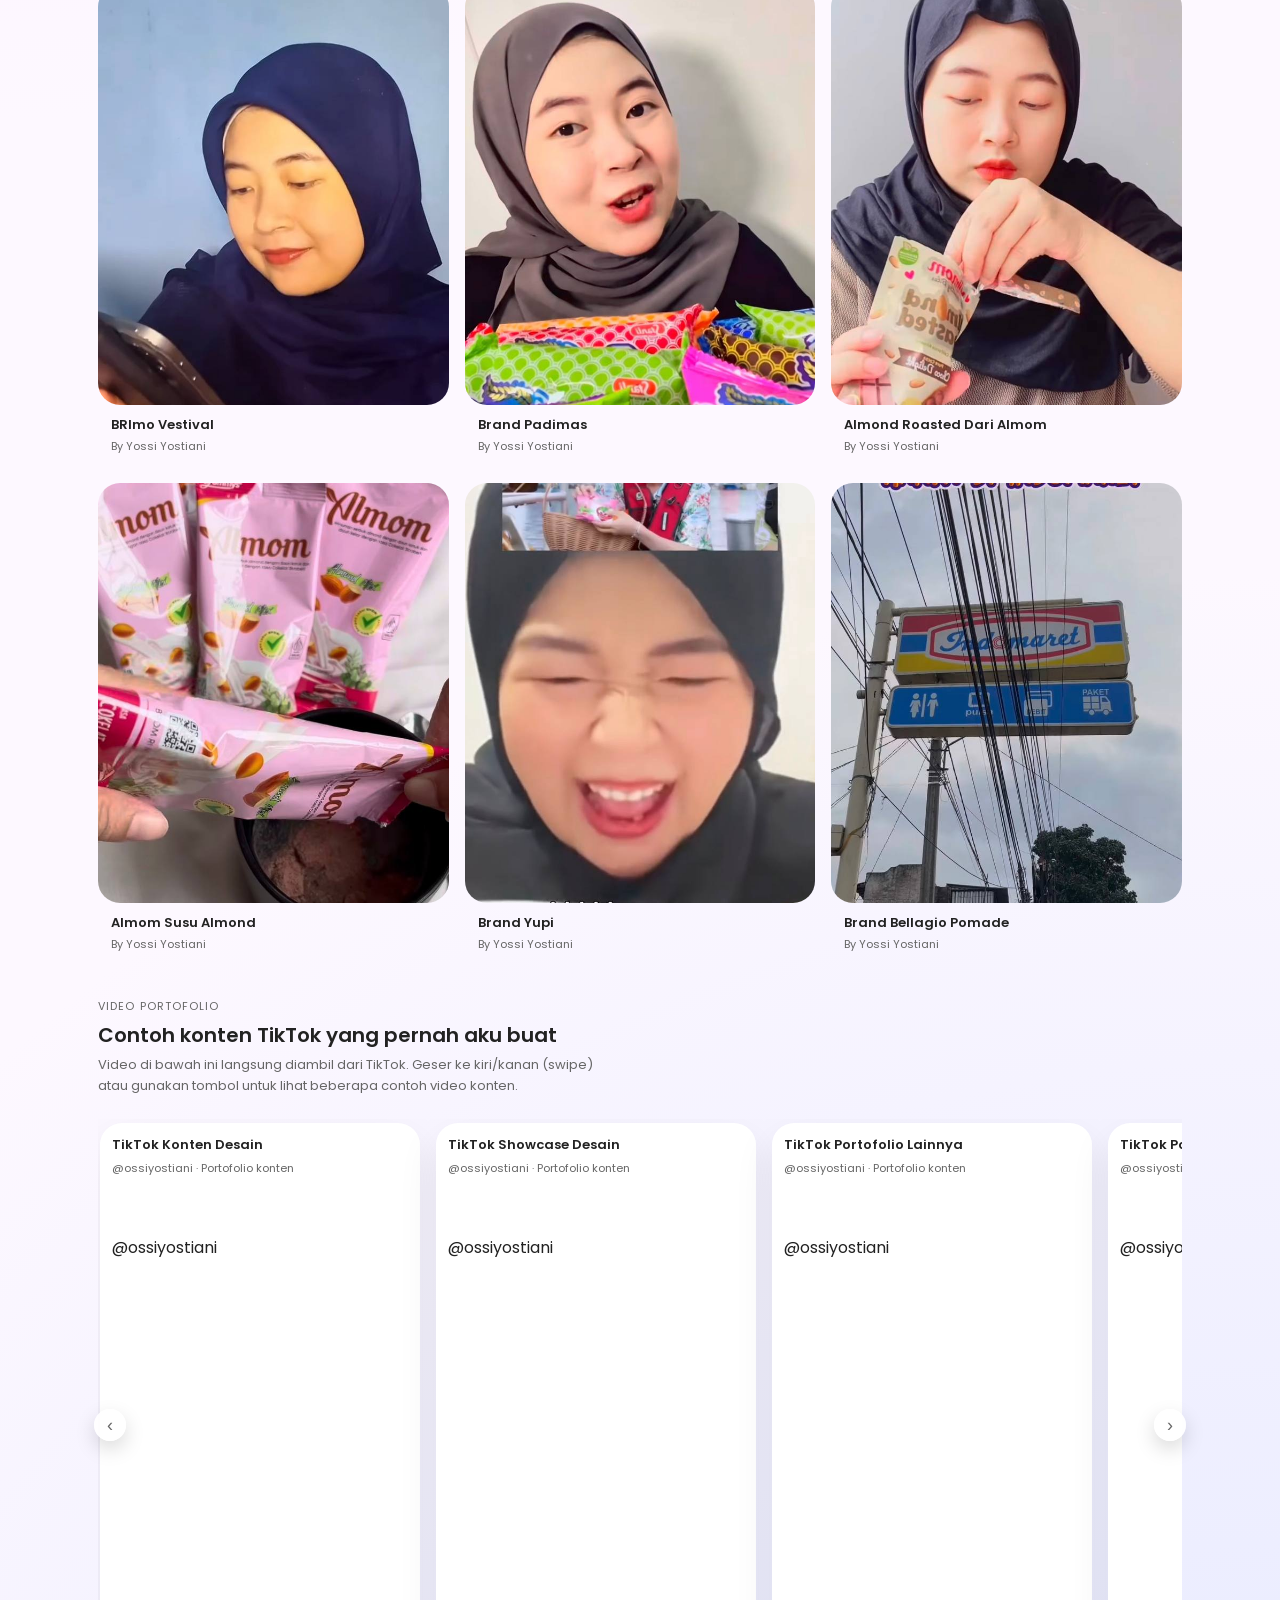
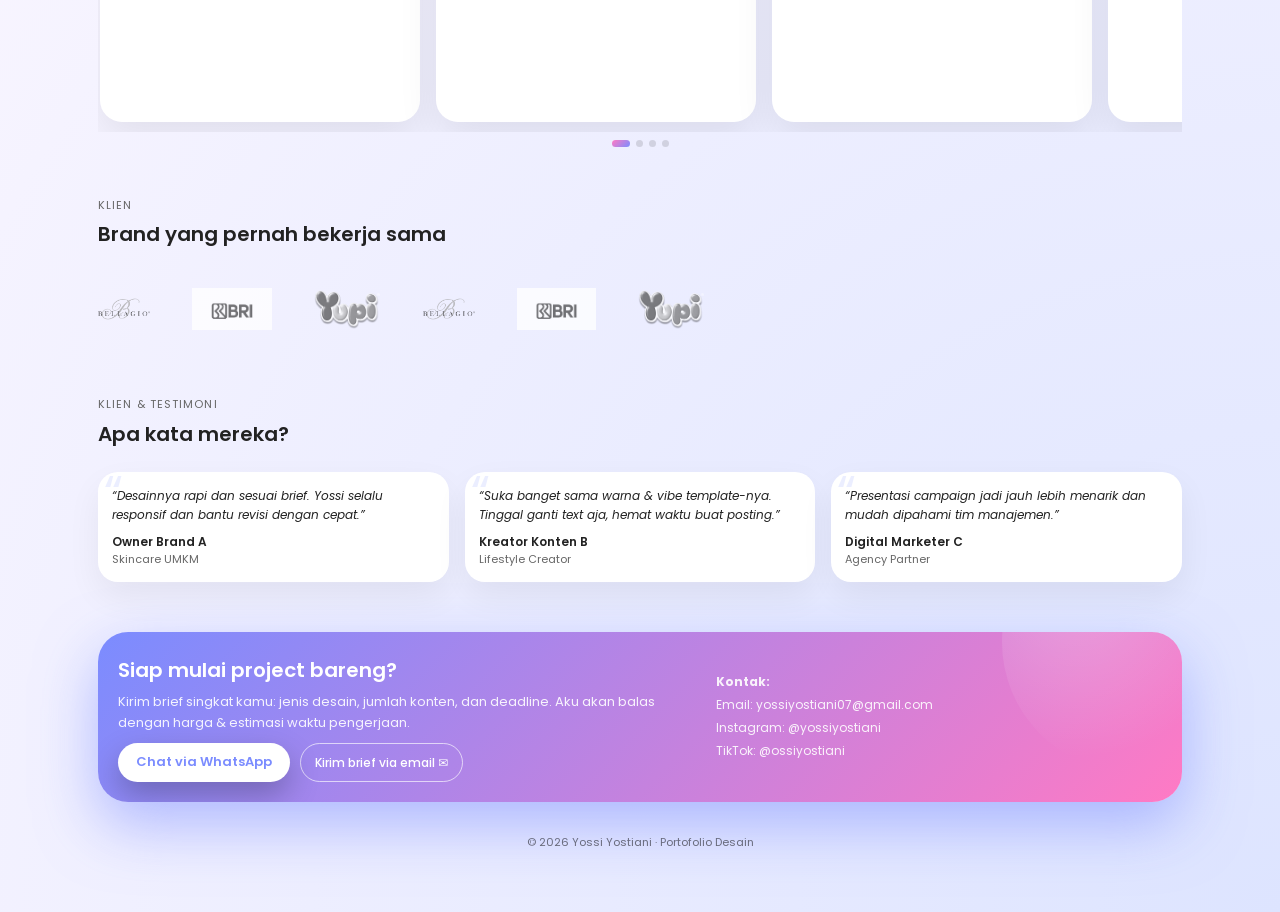
==== commit 44ec3b6c: "Update index.html" ====
--- a/index.html
+++ b/index.html
@@ -476,6 +476,40 @@
       margin-bottom: 10px;
     }
 
+    /* === AVAILABILITY PILL DI HERO === */
+    .availability-pill {
+      display: inline-flex;
+      align-items: center;
+      gap: 8px;
+      padding: 7px 13px;
+      border-radius: 999px;
+      background: rgba(123,140,255,0.06);
+      border: 1px dashed rgba(123,140,255,0.4);
+      font-size: 12px;
+      color: var(--muted);
+      margin-top: 8px;
+      margin-bottom: 12px;
+      backdrop-filter: blur(6px);
+    }
+
+    .availability-pill .dot-online {
+      width: 9px;
+      height: 9px;
+      border-radius: 999px;
+      background: #22c55e; /* hijau online */
+      box-shadow: 0 0 0 5px rgba(34,197,94,0.25);
+    }
+
+    .availability-pill span.label-strong {
+      font-weight: 600;
+      color: var(--text);
+    }
+
+    .availability-pill small {
+      font-size: 11px;
+      opacity: 0.8;
+    }
+
     .hero-highlight {
       background: linear-gradient(135deg, var(--accent1), var(--accent2));
       -webkit-background-clip: text;
@@ -1602,6 +1636,12 @@
         width: 34px;
         height: 34px;
       }
+
+      /* Availability pill full width di hp biar rapi */
+      .availability-pill {
+        width: 100%;
+        justify-content: flex-start;
+      }
     }
 
     /* === PRELOADER === */
@@ -1694,7 +1734,7 @@
   <div id="preloader">
     <div class="preloader-inner">
       <div class="preloader-logo">YY</div>
-      <div class="preloader-text">Loading portfolio...</div>
+      <div class="preloader-text">Loading portofolio</div>
       <div class="preloader-bar">
         <div class="preloader-bar-fill"></div>
       </div>
@@ -1755,6 +1795,15 @@
             Hai, aku <span class="hero-highlight">Yossi Yostiani</span>,  
             siap bantu visualkan brand & konten kamu.
           </h1>
+
+          <!-- AVAILABILITY PILL -->
+          <div class="availability-pill">
+            <span class="dot-online"></span>
+            <span class="label-strong">Available for project</span>
+            <small>Desember 2025 · Online via WhatsApp & Email</small>
+          </div>
+          <!-- END AVAILABILITY PILL -->
+
           <p class="hero-subtitle">
             Desainer grafis & content creator yang fokus pada desain feed, story,
             poster, slide presentasi, dan kebutuhan visual untuk brand kecil hingga UMKM.
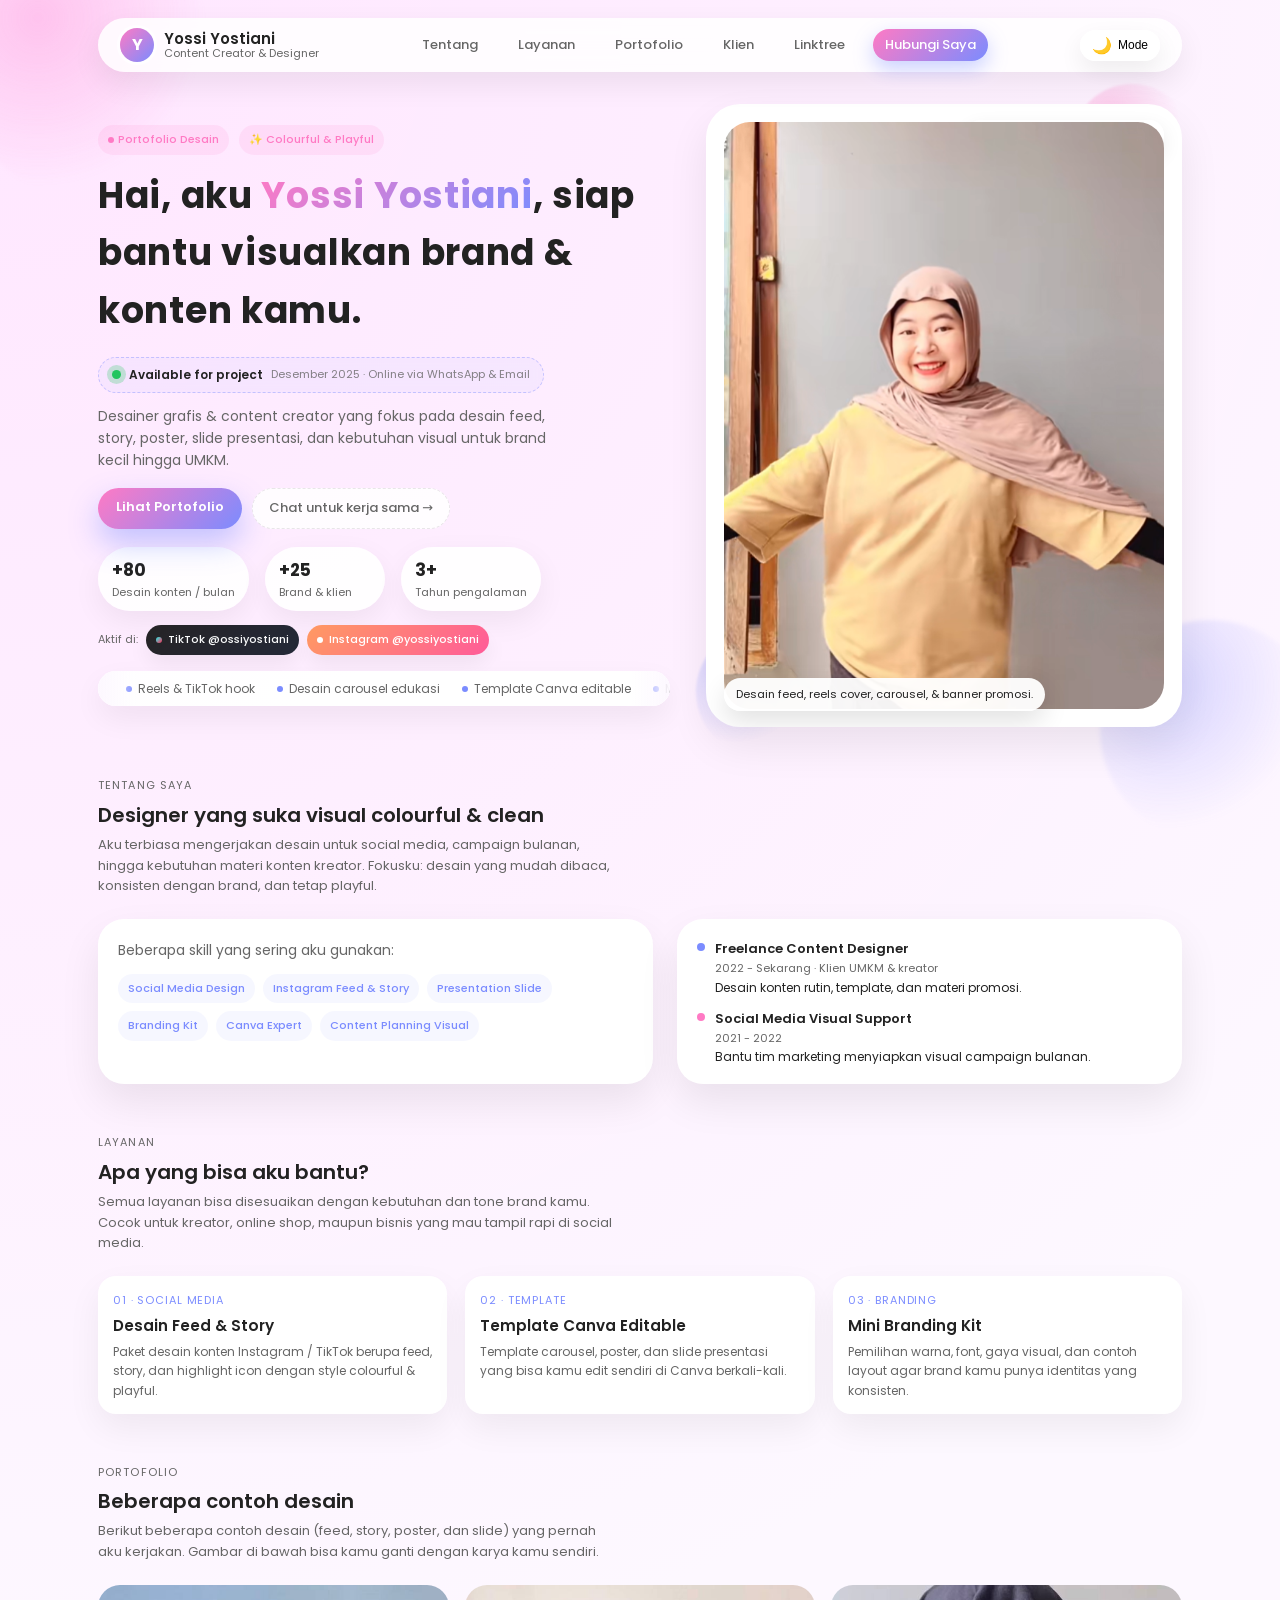
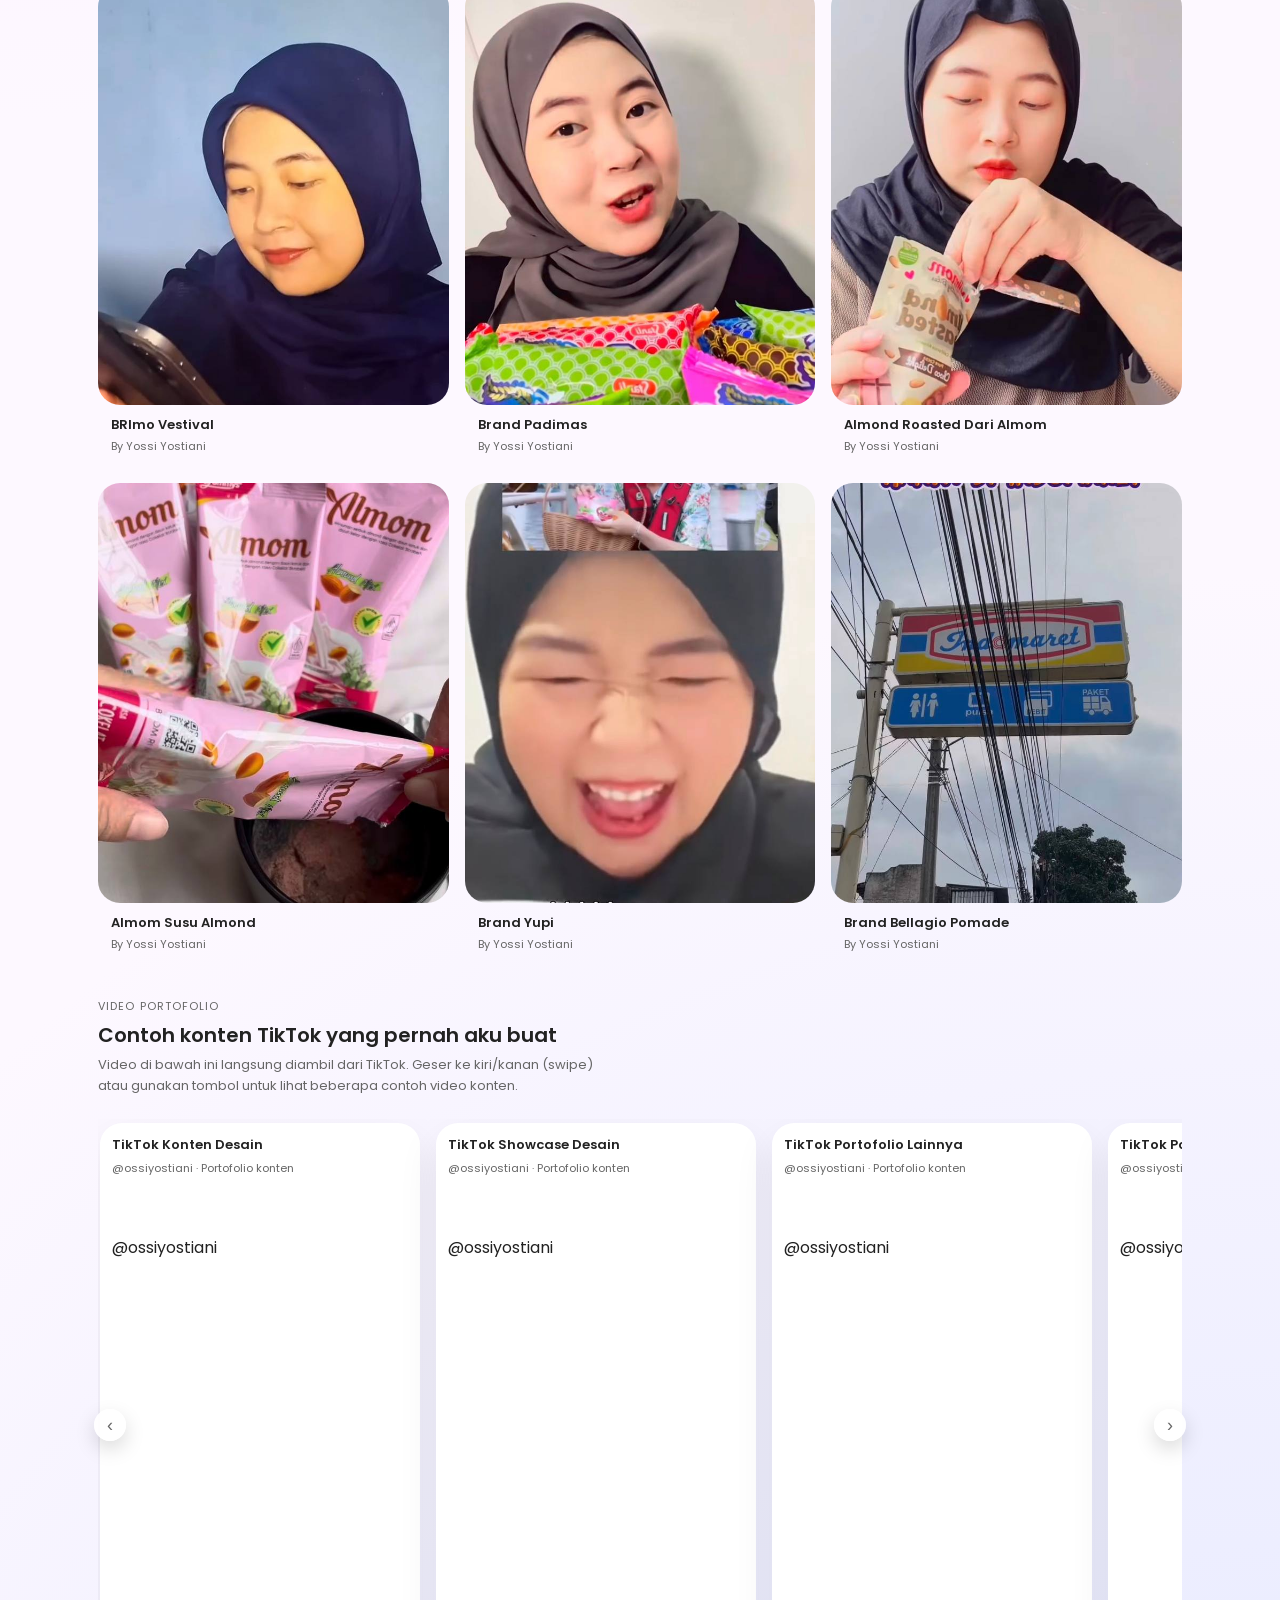
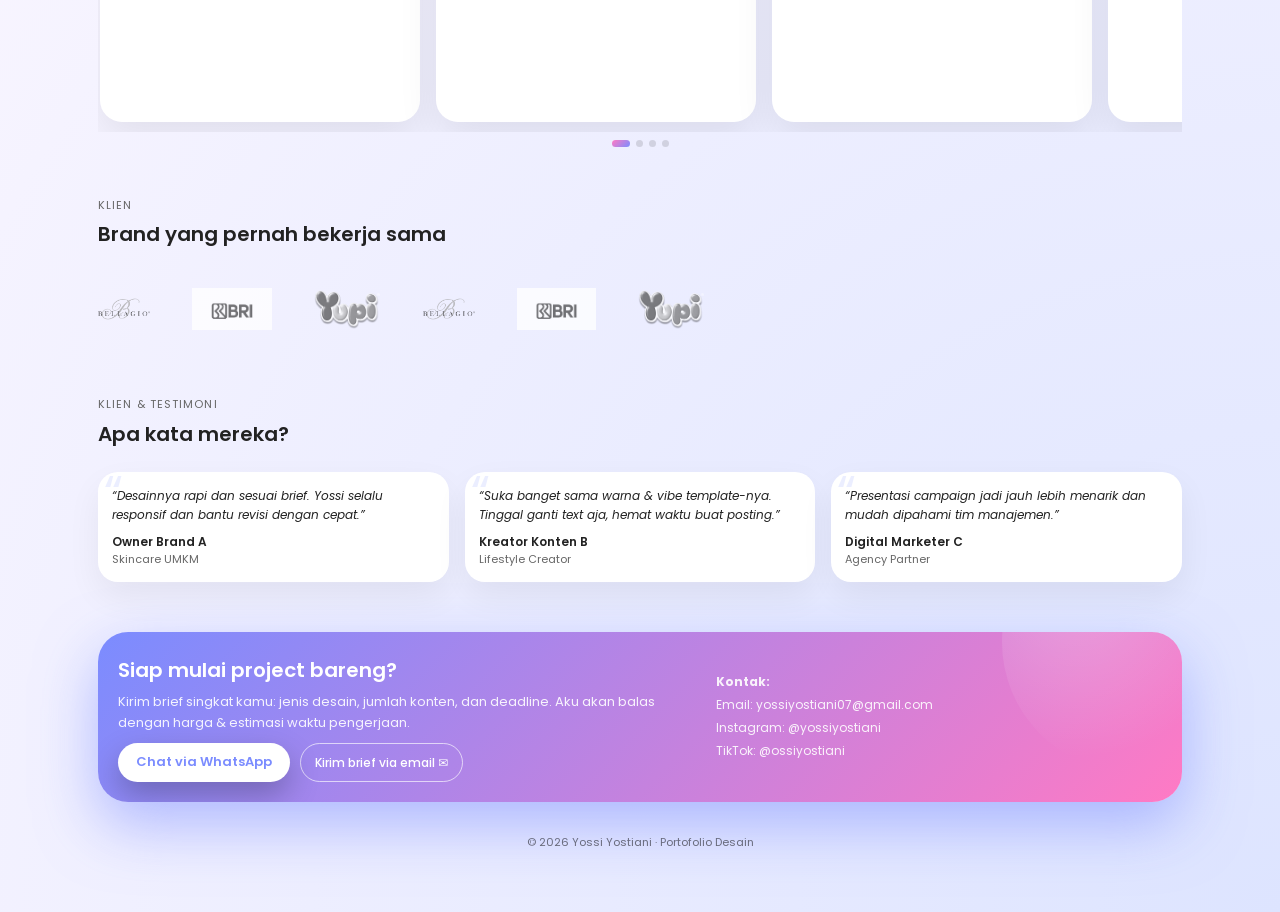
==== commit 103efaa1: "Update print statement from 'Hello' to 'Goodbye'" ====
--- a/index.html
+++ b/index.html
@@ -1767,6 +1767,9 @@
           <a href="#services">Layanan</a>
           <a href="#portfolio">Portofolio</a>
           <a href="#testimonials">Klien</a>
+          <a href="https://portofolioyossi.vercel.app/linktree" target="_blank" rel="noopener">
+    Linktree
+  </a>
           <a href="#contact" class="nav-cta">Hubungi Saya</a>
         </nav>
         <!-- DARK MODE TOGGLE -->
@@ -2565,3 +2568,4 @@
   <script async src="https://www.tiktok.com/embed.js"></script>
 </body>
 </html>
+
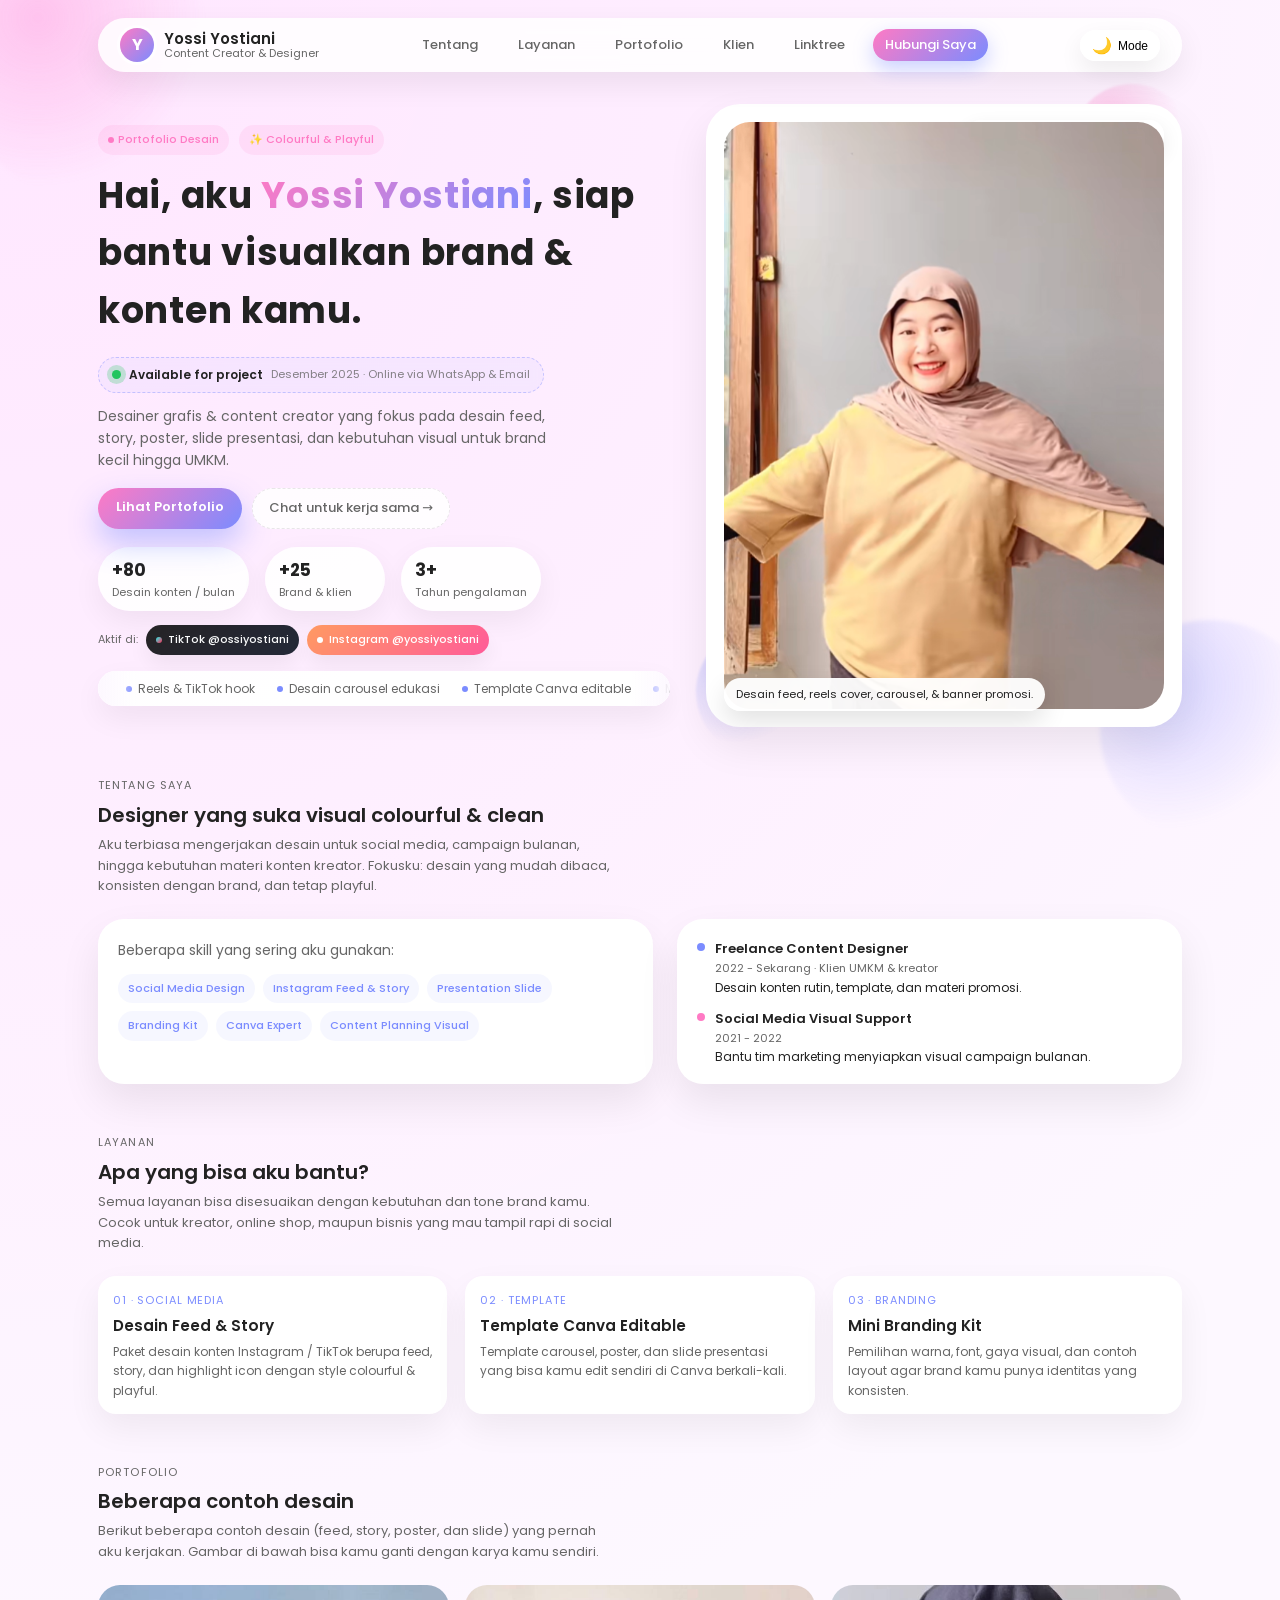
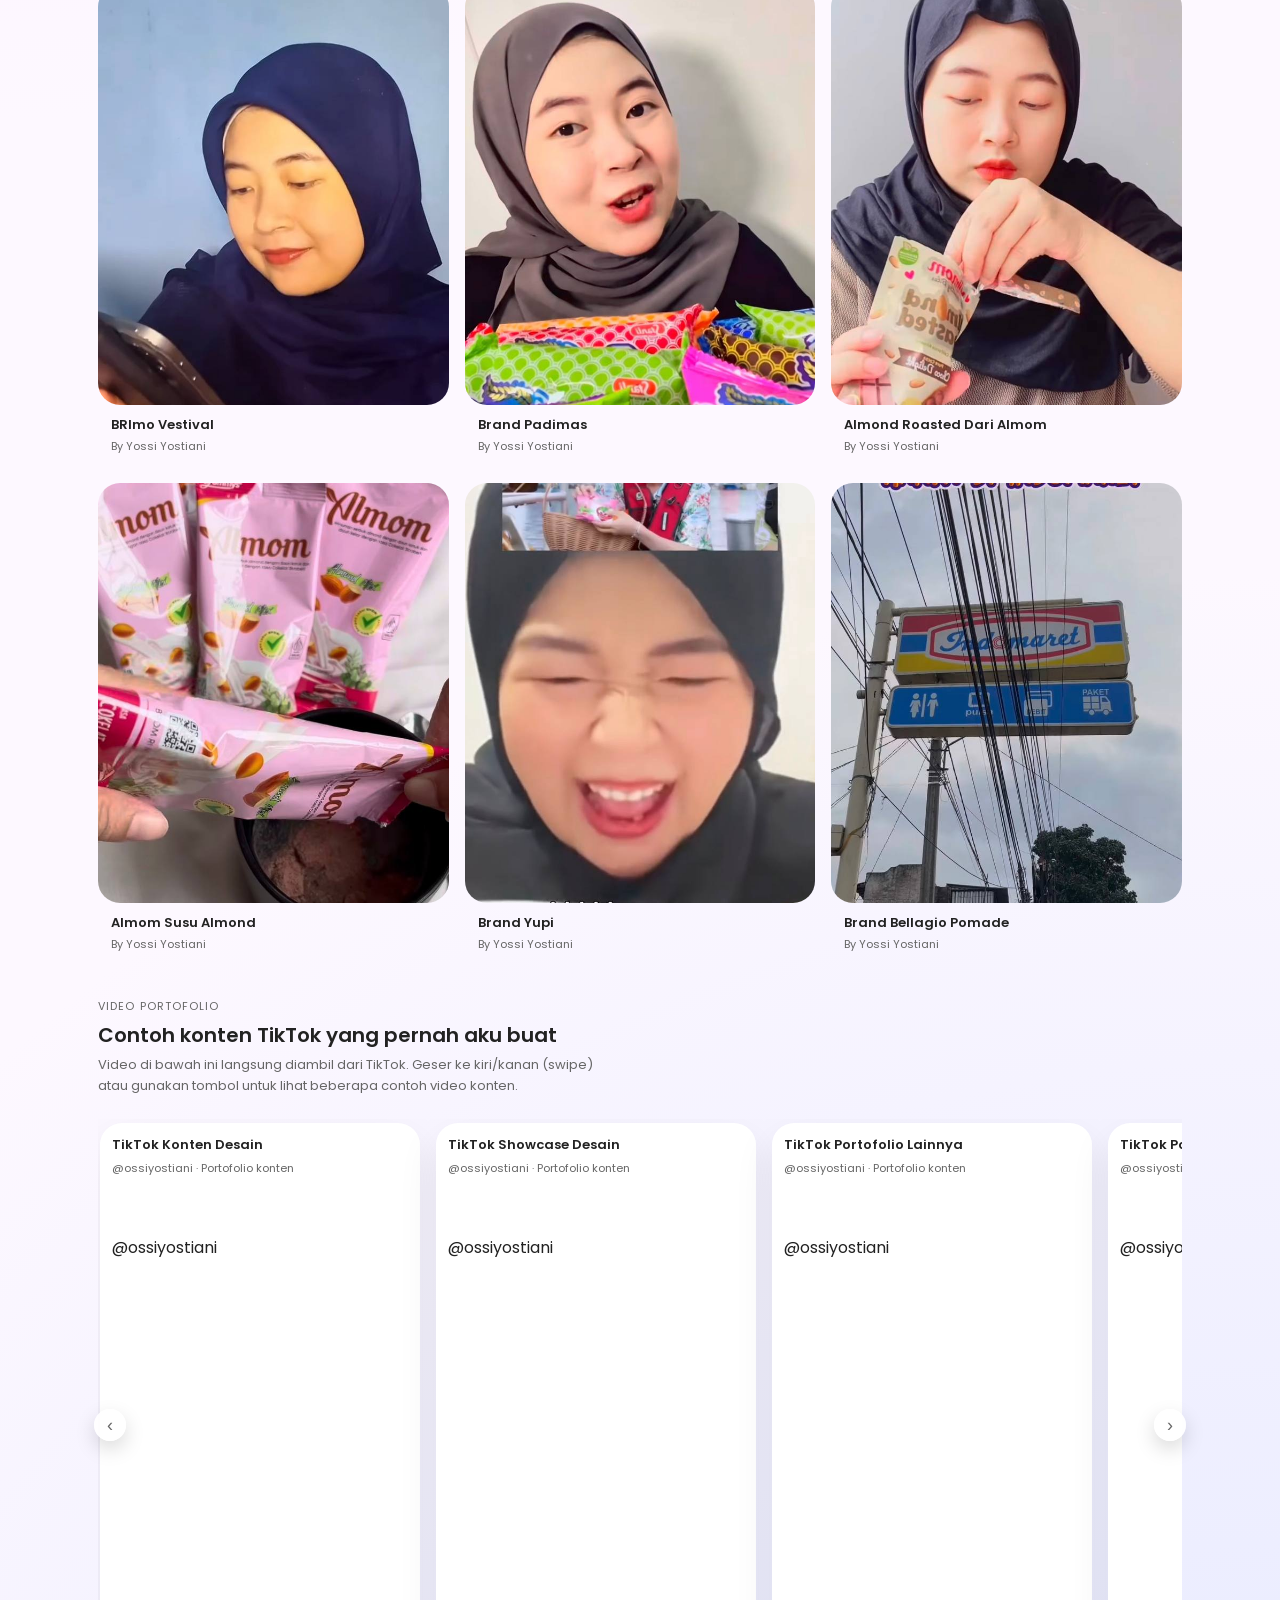
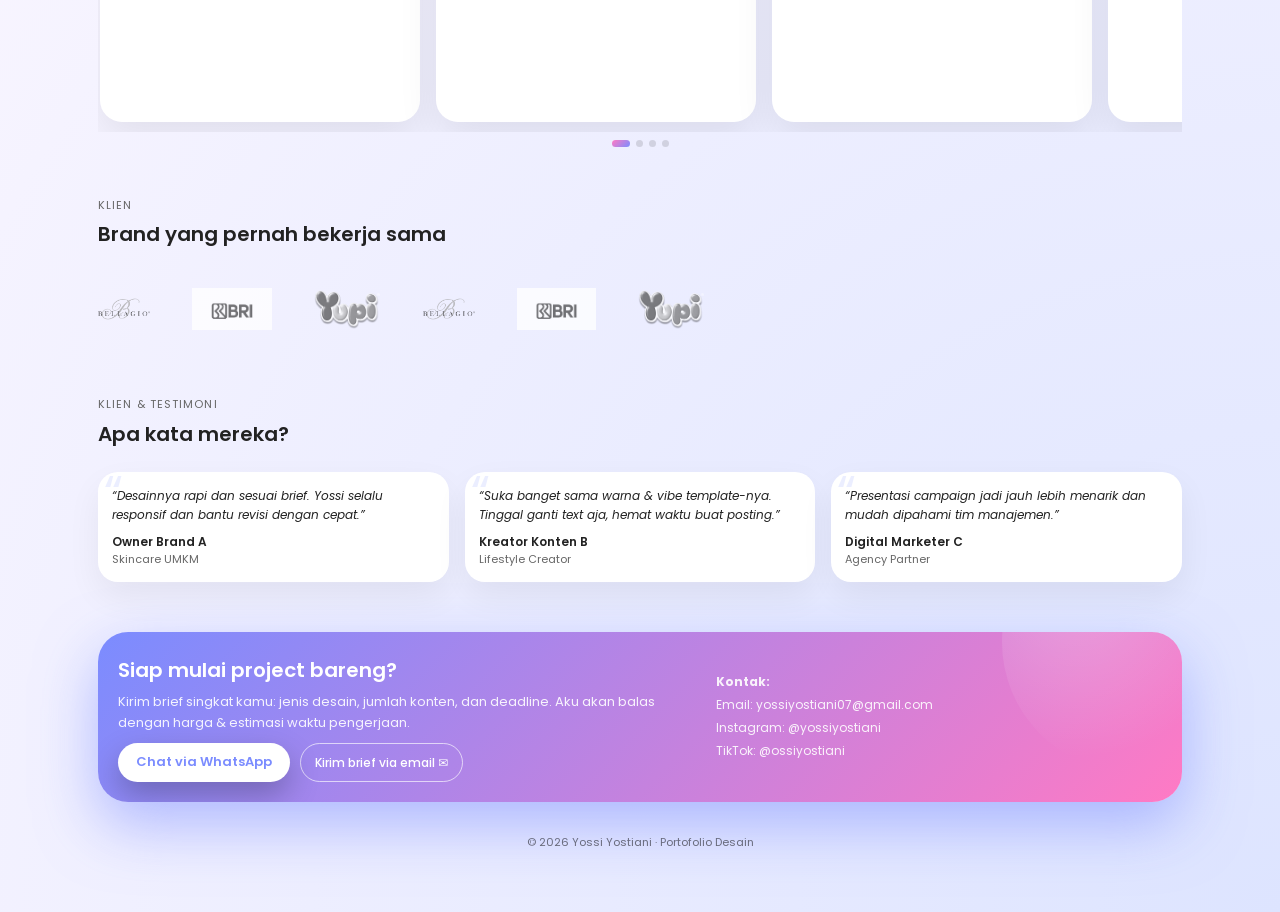
==== commit 1c9b6719: "Update index.html" ====
--- a/index.html
+++ b/index.html
@@ -353,6 +353,7 @@
       gap: 16px;
       font-size: 13px;
       font-weight: 500;
+      flex-wrap: wrap;
     }
 
     .nav-links a {
@@ -1173,9 +1174,6 @@
     @media (max-width: 600px) {
       .video-modal {
         padding: 14px;
-      }
-      .nav-links a:not(.nav-cta) {
-        display: none;
       }
 
       .video-modal-content {
@@ -1767,9 +1765,7 @@
           <a href="#services">Layanan</a>
           <a href="#portfolio">Portofolio</a>
           <a href="#testimonials">Klien</a>
-          <a href="https://portofolioyossi.vercel.app/linktree" target="_blank" rel="noopener">
-    Linktree
-  </a>
+          <a href="/linktree">Linktree</a>
           <a href="#contact" class="nav-cta">Hubungi Saya</a>
         </nav>
         <!-- DARK MODE TOGGLE -->
@@ -2568,4 +2564,3 @@
   <script async src="https://www.tiktok.com/embed.js"></script>
 </body>
 </html>
-
